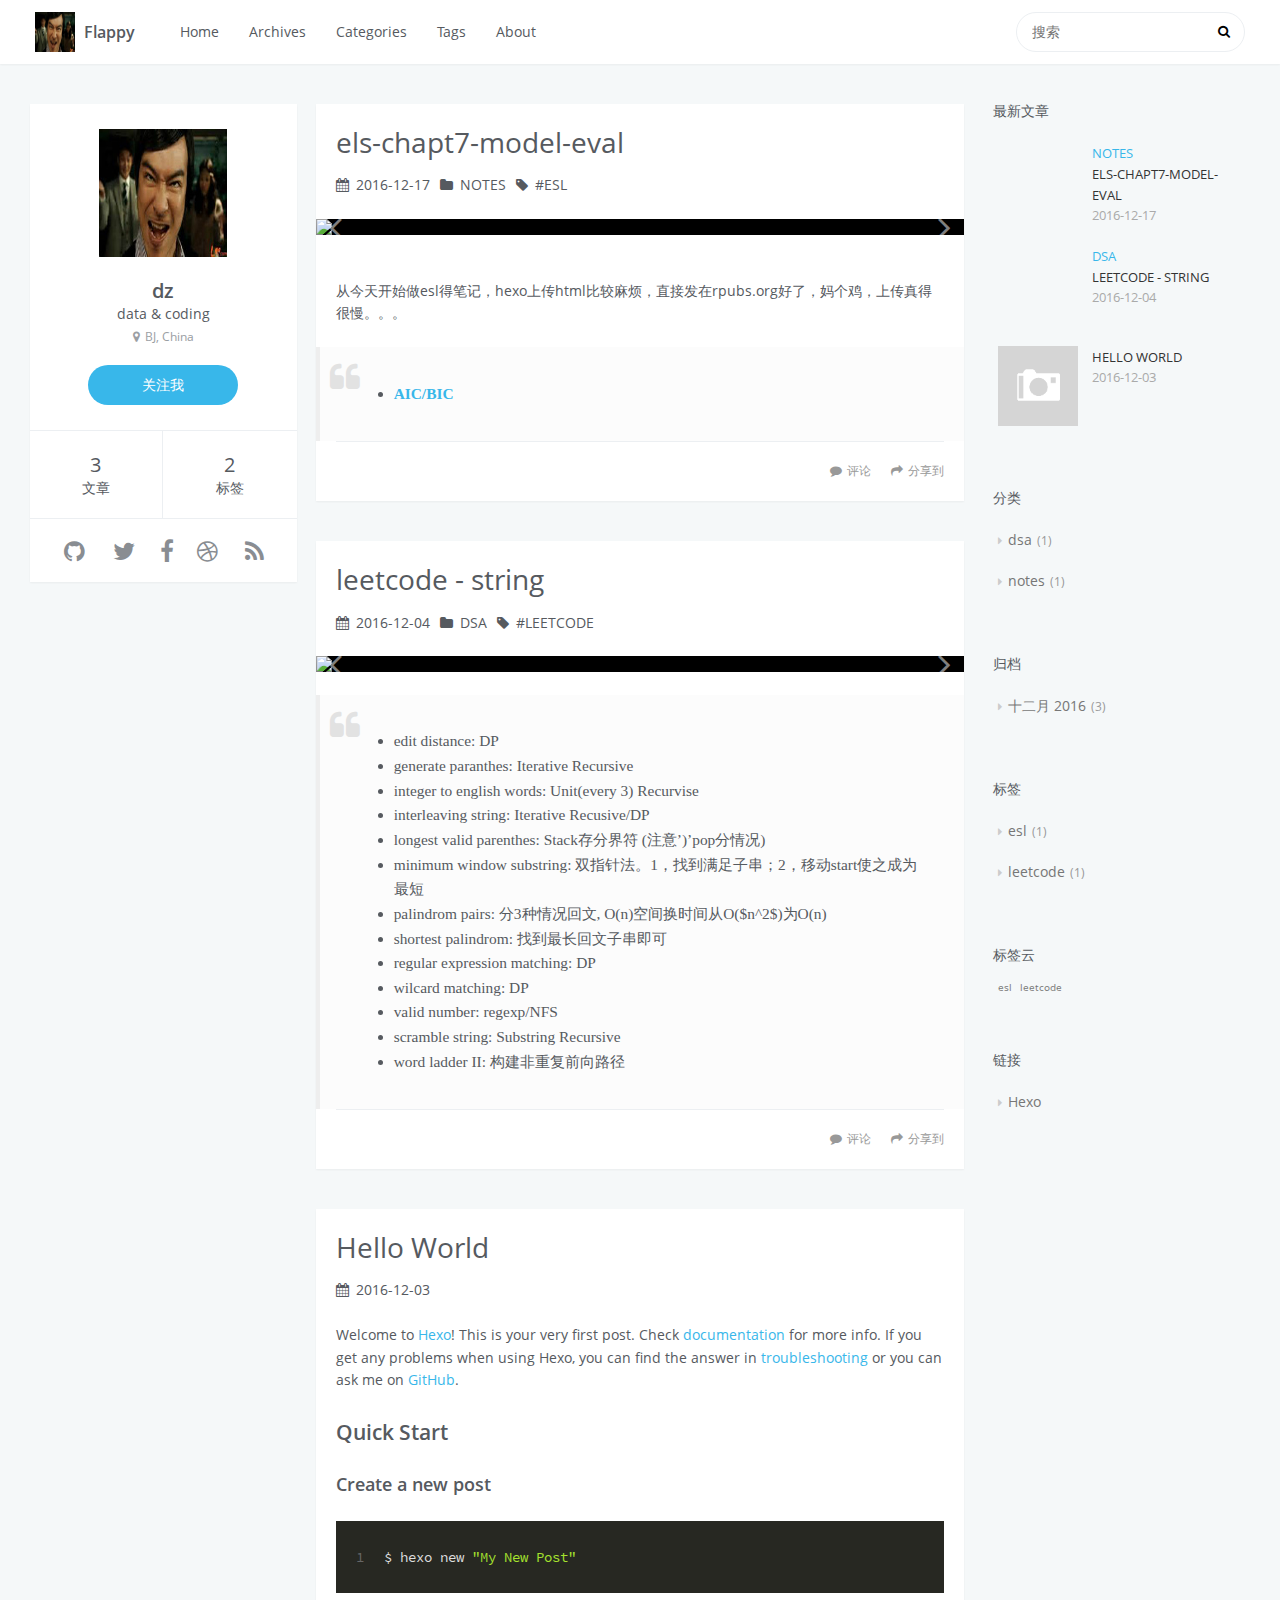
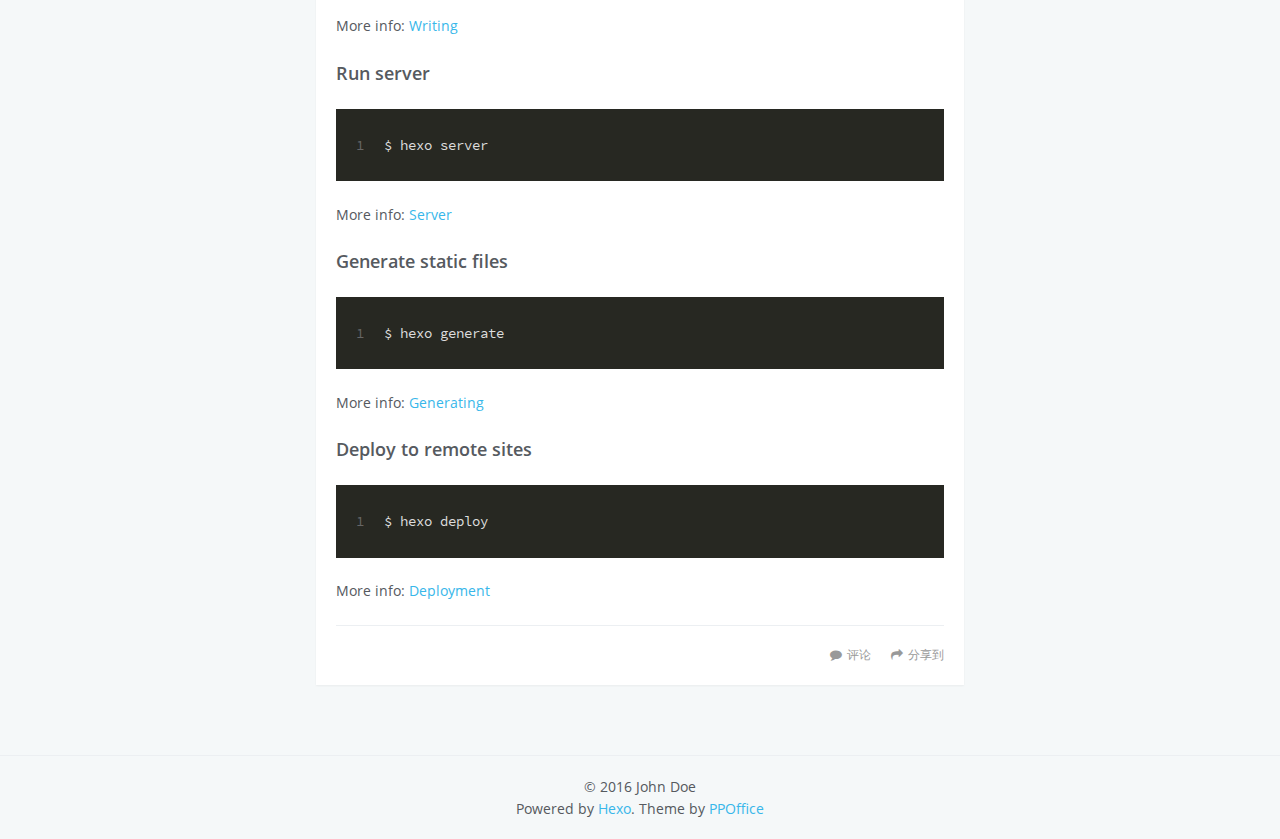
==== index.html @ 5aeebd94 "Site updated: 2016-12-17 07:50:05" ====
<!DOCTYPE html>
<html lang=zh>
<head>
    <meta charset="utf-8">
    
    <title>Flappy</title>
    <meta name="viewport" content="width=device-width, initial-scale=1, maximum-scale=1" />
    <meta property="og:type" content="website">
<meta property="og:title" content="Flappy">
<meta property="og:url" content="http://yoursite.com/index.html">
<meta property="og:site_name" content="Flappy">
<meta name="twitter:card" content="summary">
<meta name="twitter:title" content="Flappy">
    

    
        <link rel="alternate" href="/" title="Flappy" type="application/atom+xml" />
    

    

    <link rel="stylesheet" href="/libs/font-awesome/css/font-awesome.min.css">
    <link rel="stylesheet" href="/libs/open-sans/styles.css">
    <link rel="stylesheet" href="/libs/source-code-pro/styles.css">

    <link rel="stylesheet" href="/css/style.css">

    <script src="/libs/jquery/2.1.3/jquery.min.js"></script>
    
    
        <link rel="stylesheet" href="/libs/lightgallery/css/lightgallery.min.css">
    
    
        <link rel="stylesheet" href="/libs/justified-gallery/justifiedGallery.min.css">
    
    
    
    


</head>

<body>
    <div id="container">
        <header id="header">
    <div id="header-main" class="header-inner">
        <div class="outer">
            <a href="/" id="logo">
                <i class="logo"></i>
                <span class="site-title">Flappy</span>
            </a>
            <nav id="main-nav">
                
                    <a class="main-nav-link" href="/.">Home</a>
                
                    <a class="main-nav-link" href="/archives">Archives</a>
                
                    <a class="main-nav-link" href="/categories">Categories</a>
                
                    <a class="main-nav-link" href="/tags">Tags</a>
                
                    <a class="main-nav-link" href="/about">About</a>
                
            </nav>
            
                
                <nav id="sub-nav">
                    <div class="profile" id="profile-nav">
                        <a id="profile-anchor" href="javascript:;">
                            <img class="avatar" src="/css/images/th1.jpg" />
                            <i class="fa fa-caret-down"></i>
                        </a>
                    </div>
                </nav>
            
            <div id="search-form-wrap">

    <form class="search-form">
        <input type="text" class="ins-search-input search-form-input" placeholder="搜索" />
        <button type="submit" class="search-form-submit"></button>
    </form>
    <div class="ins-search">
    <div class="ins-search-mask"></div>
    <div class="ins-search-container">
        <div class="ins-input-wrapper">
            <input type="text" class="ins-search-input" placeholder="想要查找什么..." />
            <span class="ins-close ins-selectable"><i class="fa fa-times-circle"></i></span>
        </div>
        <div class="ins-section-wrapper">
            <div class="ins-section-container"></div>
        </div>
    </div>
</div>
<script>
(function (window) {
    var INSIGHT_CONFIG = {
        TRANSLATION: {
            POSTS: '文章',
            PAGES: '页面',
            CATEGORIES: '分类',
            TAGS: '标签',
            UNTITLED: '(未命名)',
        },
        ROOT_URL: '/',
        CONTENT_URL: '/content.json',
    };
    window.INSIGHT_CONFIG = INSIGHT_CONFIG;
})(window);
</script>
<script src="/js/insight.js"></script>

</div>
        </div>
    </div>
    <div id="main-nav-mobile" class="header-sub header-inner">
        <table class="menu outer">
            <tr>
                
                    <td><a class="main-nav-link" href="/.">Home</a></td>
                
                    <td><a class="main-nav-link" href="/archives">Archives</a></td>
                
                    <td><a class="main-nav-link" href="/categories">Categories</a></td>
                
                    <td><a class="main-nav-link" href="/tags">Tags</a></td>
                
                    <td><a class="main-nav-link" href="/about">About</a></td>
                
                <td>
                    
    <div class="search-form">
        <input type="text" class="ins-search-input search-form-input" placeholder="搜索" />
    </div>

                </td>
            </tr>
        </table>
    </div>
</header>

        <div class="outer">
            
                

<aside id="profile">
    <div class="inner profile-inner">
        <div class="base-info profile-block">
            <img id="avatar" src="/css/images/th1.jpg" />
            <h2 id="name">dz</h2>
            <h3 id="title">data &amp; coding</h3>
            <span id="location"><i class="fa fa-map-marker"></i>BJ, China</span>
            <a id="follow" target="_blank" href="https://github.com/psy2013GitHub">关注我</a>
        </div>
        <div class="article-info profile-block">
            <div class="article-info-block">
                3
                <span>文章</span>
            </div>
            <div class="article-info-block">
                2
                <span>标签</span>
            </div>
        </div>
        
        <div class="profile-block social-links">
            <table>
                <tr>
                    
                    
                    <td>
                        <a href="https://github.com/psy2013GitHub" target="_blank" title="github" class=tooltip>
                            <i class="fa fa-github"></i>
                        </a>
                    </td>
                    
                    <td>
                        <a href="/" target="_blank" title="twitter" class=tooltip>
                            <i class="fa fa-twitter"></i>
                        </a>
                    </td>
                    
                    <td>
                        <a href="/" target="_blank" title="facebook" class=tooltip>
                            <i class="fa fa-facebook"></i>
                        </a>
                    </td>
                    
                    <td>
                        <a href="/" target="_blank" title="dribbble" class=tooltip>
                            <i class="fa fa-dribbble"></i>
                        </a>
                    </td>
                    
                    <td>
                        <a href="/" target="_blank" title="rss" class=tooltip>
                            <i class="fa fa-rss"></i>
                        </a>
                    </td>
                    
                </tr>
            </table>
        </div>
        
    </div>
</aside>

            
            <section id="main">
    <article id="post-els-chapt7-model-eval" class="article article-type-post" itemscope itemprop="blogPost">
    <div class="article-inner">
        
        
            <header class="article-header">
                
    
        <h1 itemprop="name">
            <a class="article-title" href="/2016/12/17/els-chapt7-model-eval/">els-chapt7-model-eval</a>
        </h1>
    

                
                    <div class="article-meta">
                        
    <div class="article-date">
        <i class="fa fa-calendar"></i>
        <a href="/2016/12/17/els-chapt7-model-eval/">
            <time datetime="2016-12-16T23:32:21.000Z" itemprop="datePublished">2016-12-17</time>
        </a>
    </div>


                        
    <div class="article-category">
    	<i class="fa fa-folder"></i>
        <a class="article-category-link" href="/categories/notes/">notes</a>
    </div>

                        
    <div class="article-tag">
        <i class="fa fa-tag"></i>
        <a class="tag-link" href="/tags/esl/">esl</a>
    </div>

                    </div>
                
            </header>
        
        
<div class="article-gallery">
    
    <a class="gallery-item" href="https://www.hdwallpapers.net/previews/frank-underwood-house-of-cards-659.jpg" rel="gallery_ciwsfskhy000014cnjumf905i">
        <img src="https://www.hdwallpapers.net/previews/frank-underwood-house-of-cards-659.jpg" itemprop="image" />
    </a>
    
</div>

        <div class="article-entry" itemprop="articleBody">
        
            
            <p>从今天开始做esl得笔记，hexo上传html比较麻烦，直接发在rpubs.org好了，妈个鸡，上传真得很慢。。。</p>
<blockquote>
<ul>
<li><a href="http://www.rpubs.com/flappy/235876" target="_blank" rel="external"><strong>AIC/BIC</strong></a></li>
</ul>
</blockquote>

        
        </div>
        <footer class="article-footer">
            <div class="share-container">



</div>

    <a data-url="http://yoursite.com/2016/12/17/els-chapt7-model-eval/" data-id="ciwsfskhy000014cnjumf905i" class="article-share-link"><i class="fa fa-share"></i>分享到</a>
<script>
    (function ($) {
        // Prevent duplicate binding
        if (typeof(__SHARE_BUTTON_BINDED__) === 'undefined' || !__SHARE_BUTTON_BINDED__) {
            __SHARE_BUTTON_BINDED__ = true;
        } else {
            return;
        }
        $('body').on('click', function() {
            $('.article-share-box.on').removeClass('on');
        }).on('click', '.article-share-link', function(e) {
            e.stopPropagation();

            var $this = $(this),
                url = $this.attr('data-url'),
                encodedUrl = encodeURIComponent(url),
                id = 'article-share-box-' + $this.attr('data-id'),
                offset = $this.offset(),
                box;

            if ($('#' + id).length) {
                box = $('#' + id);

                if (box.hasClass('on')){
                    box.removeClass('on');
                    return;
                }
            } else {
                var html = [
                    '<div id="' + id + '" class="article-share-box">',
                        '<input class="article-share-input" value="' + url + '">',
                        '<div class="article-share-links">',
                            '<a href="https://twitter.com/intent/tweet?url=' + encodedUrl + '" class="fa fa-twitter article-share-twitter" target="_blank" title="Twitter"></a>',
                            '<a href="https://www.facebook.com/sharer.php?u=' + encodedUrl + '" class="fa fa-facebook article-share-facebook" target="_blank" title="Facebook"></a>',
                            '<a href="http://pinterest.com/pin/create/button/?url=' + encodedUrl + '" class="fa fa-pinterest article-share-pinterest" target="_blank" title="Pinterest"></a>',
                            '<a href="https://plus.google.com/share?url=' + encodedUrl + '" class="fa fa-google article-share-google" target="_blank" title="Google+"></a>',
                        '</div>',
                    '</div>'
                ].join('');

              box = $(html);

              $('body').append(box);
            }

            $('.article-share-box.on').hide();

            box.css({
                top: offset.top + 25,
                left: offset.left
            }).addClass('on');

        }).on('click', '.article-share-box', function (e) {
            e.stopPropagation();
        }).on('click', '.article-share-box-input', function () {
            $(this).select();
        }).on('click', '.article-share-box-link', function (e) {
            e.preventDefault();
            e.stopPropagation();

            window.open(this.href, 'article-share-box-window-' + Date.now(), 'width=500,height=450');
        });
    })(jQuery);
</script>

            
    
        <a href="http://yoursite.com/2016/12/17/els-chapt7-model-eval/#comments" class="article-comment-link ds-thread-count" data-thread-key="http://yoursite.com/2016/12/17/els-chapt7-model-eval/">评论</a>
    

        </footer>
    </div>
    
</article>



    <article id="post-leetcode-string" class="article article-type-post" itemscope itemprop="blogPost">
    <div class="article-inner">
        
        
            <header class="article-header">
                
    
        <h1 itemprop="name">
            <a class="article-title" href="/2016/12/04/leetcode-string/">leetcode - string</a>
        </h1>
    

                
                    <div class="article-meta">
                        
    <div class="article-date">
        <i class="fa fa-calendar"></i>
        <a href="/2016/12/04/leetcode-string/">
            <time datetime="2016-12-04T08:10:46.000Z" itemprop="datePublished">2016-12-04</time>
        </a>
    </div>


                        
    <div class="article-category">
    	<i class="fa fa-folder"></i>
        <a class="article-category-link" href="/categories/dsa/">dsa</a>
    </div>

                        
    <div class="article-tag">
        <i class="fa fa-tag"></i>
        <a class="tag-link" href="/tags/leetcode/">leetcode</a>
    </div>

                    </div>
                
            </header>
        
        
<div class="article-gallery">
    
    <a class="gallery-item" href="https://www.hdwallpapers.net/previews/frank-underwood-house-of-cards-659.jpg" rel="gallery_ciwsfski7000414cn337nzyrq">
        <img src="https://www.hdwallpapers.net/previews/frank-underwood-house-of-cards-659.jpg" itemprop="image" />
    </a>
    
</div>

        <div class="article-entry" itemprop="articleBody">
        
            
            <blockquote>
<ul>
<li>edit distance: DP</li>
<li>generate paranthes: Iterative Recursive</li>
<li>integer to english words: Unit(every 3) Recurvise</li>
<li>interleaving string: Iterative Recusive/DP</li>
<li>longest valid parenthes: Stack存分界符 (注意’)’pop分情况)</li>
<li>minimum window substring: 双指针法。1，找到满足子串；2，移动start使之成为最短</li>
<li>palindrom pairs: 分3种情况回文, O(n)空间换时间从O($n^2$)为O(n)</li>
<li>shortest palindrom: 找到最长回文子串即可</li>
<li>regular expression matching: DP</li>
<li>wilcard matching: DP</li>
<li>valid number: regexp/NFS</li>
<li>scramble string: Substring Recursive</li>
<li>word ladder II: 构建非重复前向路径</li>
</ul>
</blockquote>

        
        </div>
        <footer class="article-footer">
            <div class="share-container">



</div>

    <a data-url="http://yoursite.com/2016/12/04/leetcode-string/" data-id="ciwsfski7000414cn337nzyrq" class="article-share-link"><i class="fa fa-share"></i>分享到</a>
<script>
    (function ($) {
        // Prevent duplicate binding
        if (typeof(__SHARE_BUTTON_BINDED__) === 'undefined' || !__SHARE_BUTTON_BINDED__) {
            __SHARE_BUTTON_BINDED__ = true;
        } else {
            return;
        }
        $('body').on('click', function() {
            $('.article-share-box.on').removeClass('on');
        }).on('click', '.article-share-link', function(e) {
            e.stopPropagation();

            var $this = $(this),
                url = $this.attr('data-url'),
                encodedUrl = encodeURIComponent(url),
                id = 'article-share-box-' + $this.attr('data-id'),
                offset = $this.offset(),
                box;

            if ($('#' + id).length) {
                box = $('#' + id);

                if (box.hasClass('on')){
                    box.removeClass('on');
                    return;
                }
            } else {
                var html = [
                    '<div id="' + id + '" class="article-share-box">',
                        '<input class="article-share-input" value="' + url + '">',
                        '<div class="article-share-links">',
                            '<a href="https://twitter.com/intent/tweet?url=' + encodedUrl + '" class="fa fa-twitter article-share-twitter" target="_blank" title="Twitter"></a>',
                            '<a href="https://www.facebook.com/sharer.php?u=' + encodedUrl + '" class="fa fa-facebook article-share-facebook" target="_blank" title="Facebook"></a>',
                            '<a href="http://pinterest.com/pin/create/button/?url=' + encodedUrl + '" class="fa fa-pinterest article-share-pinterest" target="_blank" title="Pinterest"></a>',
                            '<a href="https://plus.google.com/share?url=' + encodedUrl + '" class="fa fa-google article-share-google" target="_blank" title="Google+"></a>',
                        '</div>',
                    '</div>'
                ].join('');

              box = $(html);

              $('body').append(box);
            }

            $('.article-share-box.on').hide();

            box.css({
                top: offset.top + 25,
                left: offset.left
            }).addClass('on');

        }).on('click', '.article-share-box', function (e) {
            e.stopPropagation();
        }).on('click', '.article-share-box-input', function () {
            $(this).select();
        }).on('click', '.article-share-box-link', function (e) {
            e.preventDefault();
            e.stopPropagation();

            window.open(this.href, 'article-share-box-window-' + Date.now(), 'width=500,height=450');
        });
    })(jQuery);
</script>

            
    
        <a href="http://yoursite.com/2016/12/04/leetcode-string/#comments" class="article-comment-link ds-thread-count" data-thread-key="http://yoursite.com/2016/12/04/leetcode-string/">评论</a>
    

        </footer>
    </div>
    
</article>



    <article id="post-hello-world" class="article article-type-post" itemscope itemprop="blogPost">
    <div class="article-inner">
        
        
            <header class="article-header">
                
    
        <h1 itemprop="name">
            <a class="article-title" href="/2016/12/03/hello-world/">Hello World</a>
        </h1>
    

                
                    <div class="article-meta">
                        
    <div class="article-date">
        <i class="fa fa-calendar"></i>
        <a href="/2016/12/03/hello-world/">
            <time datetime="2016-12-03T07:12:58.203Z" itemprop="datePublished">2016-12-03</time>
        </a>
    </div>


                        
                        
                    </div>
                
            </header>
        
        
        <div class="article-entry" itemprop="articleBody">
        
            
            <p>Welcome to <a href="https://hexo.io/" target="_blank" rel="external">Hexo</a>! This is your very first post. Check <a href="https://hexo.io/docs/" target="_blank" rel="external">documentation</a> for more info. If you get any problems when using Hexo, you can find the answer in <a href="https://hexo.io/docs/troubleshooting.html" target="_blank" rel="external">troubleshooting</a> or you can ask me on <a href="https://github.com/hexojs/hexo/issues" target="_blank" rel="external">GitHub</a>.</p>
<h2 id="Quick-Start"><a href="#Quick-Start" class="headerlink" title="Quick Start"></a>Quick Start</h2><h3 id="Create-a-new-post"><a href="#Create-a-new-post" class="headerlink" title="Create a new post"></a>Create a new post</h3><figure class="highlight bash"><table><tr><td class="gutter"><pre><div class="line">1</div></pre></td><td class="code"><pre><div class="line">$ hexo new <span class="string">"My New Post"</span></div></pre></td></tr></table></figure>
<p>More info: <a href="https://hexo.io/docs/writing.html" target="_blank" rel="external">Writing</a></p>
<h3 id="Run-server"><a href="#Run-server" class="headerlink" title="Run server"></a>Run server</h3><figure class="highlight bash"><table><tr><td class="gutter"><pre><div class="line">1</div></pre></td><td class="code"><pre><div class="line">$ hexo server</div></pre></td></tr></table></figure>
<p>More info: <a href="https://hexo.io/docs/server.html" target="_blank" rel="external">Server</a></p>
<h3 id="Generate-static-files"><a href="#Generate-static-files" class="headerlink" title="Generate static files"></a>Generate static files</h3><figure class="highlight bash"><table><tr><td class="gutter"><pre><div class="line">1</div></pre></td><td class="code"><pre><div class="line">$ hexo generate</div></pre></td></tr></table></figure>
<p>More info: <a href="https://hexo.io/docs/generating.html" target="_blank" rel="external">Generating</a></p>
<h3 id="Deploy-to-remote-sites"><a href="#Deploy-to-remote-sites" class="headerlink" title="Deploy to remote sites"></a>Deploy to remote sites</h3><figure class="highlight bash"><table><tr><td class="gutter"><pre><div class="line">1</div></pre></td><td class="code"><pre><div class="line">$ hexo deploy</div></pre></td></tr></table></figure>
<p>More info: <a href="https://hexo.io/docs/deployment.html" target="_blank" rel="external">Deployment</a></p>

        
        </div>
        <footer class="article-footer">
            <div class="share-container">



</div>

    <a data-url="http://yoursite.com/2016/12/03/hello-world/" data-id="ciwsfski2000114cnh7fquca1" class="article-share-link"><i class="fa fa-share"></i>分享到</a>
<script>
    (function ($) {
        // Prevent duplicate binding
        if (typeof(__SHARE_BUTTON_BINDED__) === 'undefined' || !__SHARE_BUTTON_BINDED__) {
            __SHARE_BUTTON_BINDED__ = true;
        } else {
            return;
        }
        $('body').on('click', function() {
            $('.article-share-box.on').removeClass('on');
        }).on('click', '.article-share-link', function(e) {
            e.stopPropagation();

            var $this = $(this),
                url = $this.attr('data-url'),
                encodedUrl = encodeURIComponent(url),
                id = 'article-share-box-' + $this.attr('data-id'),
                offset = $this.offset(),
                box;

            if ($('#' + id).length) {
                box = $('#' + id);

                if (box.hasClass('on')){
                    box.removeClass('on');
                    return;
                }
            } else {
                var html = [
                    '<div id="' + id + '" class="article-share-box">',
                        '<input class="article-share-input" value="' + url + '">',
                        '<div class="article-share-links">',
                            '<a href="https://twitter.com/intent/tweet?url=' + encodedUrl + '" class="fa fa-twitter article-share-twitter" target="_blank" title="Twitter"></a>',
                            '<a href="https://www.facebook.com/sharer.php?u=' + encodedUrl + '" class="fa fa-facebook article-share-facebook" target="_blank" title="Facebook"></a>',
                            '<a href="http://pinterest.com/pin/create/button/?url=' + encodedUrl + '" class="fa fa-pinterest article-share-pinterest" target="_blank" title="Pinterest"></a>',
                            '<a href="https://plus.google.com/share?url=' + encodedUrl + '" class="fa fa-google article-share-google" target="_blank" title="Google+"></a>',
                        '</div>',
                    '</div>'
                ].join('');

              box = $(html);

              $('body').append(box);
            }

            $('.article-share-box.on').hide();

            box.css({
                top: offset.top + 25,
                left: offset.left
            }).addClass('on');

        }).on('click', '.article-share-box', function (e) {
            e.stopPropagation();
        }).on('click', '.article-share-box-input', function () {
            $(this).select();
        }).on('click', '.article-share-box-link', function (e) {
            e.preventDefault();
            e.stopPropagation();

            window.open(this.href, 'article-share-box-window-' + Date.now(), 'width=500,height=450');
        });
    })(jQuery);
</script>

            
    
        <a href="http://yoursite.com/2016/12/03/hello-world/#comments" class="article-comment-link ds-thread-count" data-thread-key="http://yoursite.com/2016/12/03/hello-world/">评论</a>
    

        </footer>
    </div>
    
</article>


</section>
            
                <aside id="sidebar">
   
        
    <div class="widget-wrap">
        <h3 class="widget-title">最新文章</h3>
        <div class="widget">
            <ul id="recent-post" class="">
                
                    <li>
                        
                        <div class="item-thumbnail">
                            <a href="/2016/12/17/els-chapt7-model-eval/" class="thumbnail">
    
    
        <span style="background-image:url(https://www.hdwallpapers.net/previews/frank-underwood-house-of-cards-659.jpg)" alt="els-chapt7-model-eval" class="thumbnail-image"></span>
    
</a>

                        </div>
                        
                        <div class="item-inner">
                            <p class="item-category"><a class="article-category-link" href="/categories/notes/">notes</a></p>
                            <p class="item-title"><a href="/2016/12/17/els-chapt7-model-eval/" class="title">els-chapt7-model-eval</a></p>
                            <p class="item-date"><time datetime="2016-12-16T23:32:21.000Z" itemprop="datePublished">2016-12-17</time></p>
                        </div>
                    </li>
                
                    <li>
                        
                        <div class="item-thumbnail">
                            <a href="/2016/12/04/leetcode-string/" class="thumbnail">
    
    
        <span style="background-image:url(https://www.hdwallpapers.net/previews/frank-underwood-house-of-cards-659.jpg)" alt="leetcode - string" class="thumbnail-image"></span>
    
</a>

                        </div>
                        
                        <div class="item-inner">
                            <p class="item-category"><a class="article-category-link" href="/categories/dsa/">dsa</a></p>
                            <p class="item-title"><a href="/2016/12/04/leetcode-string/" class="title">leetcode - string</a></p>
                            <p class="item-date"><time datetime="2016-12-04T08:10:46.000Z" itemprop="datePublished">2016-12-04</time></p>
                        </div>
                    </li>
                
                    <li>
                        
                        <div class="item-thumbnail">
                            <a href="/2016/12/03/hello-world/" class="thumbnail">
    
    
        <span class="thumbnail-image thumbnail-none"></span>
    
</a>

                        </div>
                        
                        <div class="item-inner">
                            <p class="item-category"></p>
                            <p class="item-title"><a href="/2016/12/03/hello-world/" class="title">Hello World</a></p>
                            <p class="item-date"><time datetime="2016-12-03T07:12:58.203Z" itemprop="datePublished">2016-12-03</time></p>
                        </div>
                    </li>
                
            </ul>
        </div>
    </div>

    
        
    <div class="widget-wrap">
        <h3 class="widget-title">分类</h3>
        <div class="widget">
            <ul class="category-list"><li class="category-list-item"><a class="category-list-link" href="/categories/dsa/">dsa</a><span class="category-list-count">1</span></li><li class="category-list-item"><a class="category-list-link" href="/categories/notes/">notes</a><span class="category-list-count">1</span></li></ul>
        </div>
    </div>

    
        
    <div class="widget-wrap">
        <h3 class="widget-title">归档</h3>
        <div class="widget">
            <ul class="archive-list"><li class="archive-list-item"><a class="archive-list-link" href="/archives/2016/12/">十二月 2016</a><span class="archive-list-count">3</span></li></ul>
        </div>
    </div>

    
        
    <div class="widget-wrap">
        <h3 class="widget-title">标签</h3>
        <div class="widget">
            <ul class="tag-list"><li class="tag-list-item"><a class="tag-list-link" href="/tags/esl/">esl</a><span class="tag-list-count">1</span></li><li class="tag-list-item"><a class="tag-list-link" href="/tags/leetcode/">leetcode</a><span class="tag-list-count">1</span></li></ul>
        </div>
    </div>

    
        
    <div class="widget-wrap">
        <h3 class="widget-title">标签云</h3>
        <div class="widget tagcloud">
            <a href="/tags/esl/" style="font-size: 10px;">esl</a> <a href="/tags/leetcode/" style="font-size: 10px;">leetcode</a>
        </div>
    </div>

    
        
    <div class="widget-wrap widget-list">
        <h3 class="widget-title">链接</h3>
        <div class="widget">
            <ul>
                
                    <li>
                        <a href="http://hexo.io">Hexo</a>
                    </li>
                
            </ul>
        </div>
    </div>


    
    <div id="toTop" class="fa fa-angle-up"></div>
</aside>
            
        </div>
        <footer id="footer">
    <div class="outer">
        <div id="footer-info" class="inner">
            &copy; 2016 John Doe<br>
            Powered by <a href="http://hexo.io/" target="_blank">Hexo</a>. Theme by <a href="http://github.com/ppoffice">PPOffice</a>
        </div>
    </div>
</footer>
        
    
    <script type="text/javascript">
    var duoshuoQuery = {short_name:'mythpsy'};
    (function() {
    var ds = document.createElement('script');
    ds.type = 'text/javascript';ds.async = true;
    ds.src = (document.location.protocol == 'https:' ? 'https:' : 'http:') + '//static.duoshuo.com/embed.js';
    ds.charset = 'UTF-8';
    (document.getElementsByTagName('head')[0]
    || document.getElementsByTagName('body')[0]).appendChild(ds);
    })();
    </script>



    
        <script src="/libs/lightgallery/js/lightgallery.min.js"></script>
        <script src="/libs/lightgallery/js/lg-thumbnail.min.js"></script>
        <script src="/libs/lightgallery/js/lg-pager.min.js"></script>
        <script src="/libs/lightgallery/js/lg-autoplay.min.js"></script>
        <script src="/libs/lightgallery/js/lg-fullscreen.min.js"></script>
        <script src="/libs/lightgallery/js/lg-zoom.min.js"></script>
        <script src="/libs/lightgallery/js/lg-hash.min.js"></script>
        <script src="/libs/lightgallery/js/lg-share.min.js"></script>
        <script src="/libs/lightgallery/js/lg-video.min.js"></script>
    
    
        <script src="/libs/justified-gallery/jquery.justifiedGallery.min.js"></script>
    



<!-- Custom Scripts -->
<script src="/js/main.js"></script>

    </div>
</body>
</html>
---- libs/open-sans/styles.css ----
/* cyrillic-ext */
@font-face {
    font-family: 'Open Sans';
    font-style: normal;
    font-weight: 400;
    src: local('Open Sans'), local('OpenSans'), url(fonts/K88pR3goAWT7BTt32Z01mxJtnKITppOI_IvcXXDNrsc.woff2) format('woff2');
    unicode-range: U+0460-052F, U+20B4, U+2DE0-2DFF, U+A640-A69F;
}
/* cyrillic */
@font-face {
    font-family: 'Open Sans';
    font-style: normal;
    font-weight: 400;
    src: local('Open Sans'), local('OpenSans'), url(fonts/RjgO7rYTmqiVp7vzi-Q5URJtnKITppOI_IvcXXDNrsc.woff2) format('woff2');
    unicode-range: U+0400-045F, U+0490-0491, U+04B0-04B1, U+2116;
}
/* greek-ext */
@font-face {
    font-family: 'Open Sans';
    font-style: normal;
    font-weight: 400;
    src: local('Open Sans'), local('OpenSans'), url(fonts/LWCjsQkB6EMdfHrEVqA1KRJtnKITppOI_IvcXXDNrsc.woff2) format('woff2');
    unicode-range: U+1F00-1FFF;
}
/* greek */
@font-face {
    font-family: 'Open Sans';
    font-style: normal;
    font-weight: 400;
    src: local('Open Sans'), local('OpenSans'), url(fonts/xozscpT2726on7jbcb_pAhJtnKITppOI_IvcXXDNrsc.woff2) format('woff2');
    unicode-range: U+0370-03FF;
}
/* vietnamese */
@font-face {
    font-family: 'Open Sans';
    font-style: normal;
    font-weight: 400;
    src: local('Open Sans'), local('OpenSans'), url(fonts/59ZRklaO5bWGqF5A9baEERJtnKITppOI_IvcXXDNrsc.woff2) format('woff2');
    unicode-range: U+0102-0103, U+1EA0-1EF1, U+20AB;
}
/* latin-ext */
@font-face {
    font-family: 'Open Sans';
    font-style: normal;
    font-weight: 400;
    src: local('Open Sans'), local('OpenSans'), url(fonts/u-WUoqrET9fUeobQW7jkRRJtnKITppOI_IvcXXDNrsc.woff2) format('woff2');
    unicode-range: U+0100-024F, U+1E00-1EFF, U+20A0-20AB, U+20AD-20CF, U+2C60-2C7F, U+A720-A7FF;
}
/* latin */
@font-face {
    font-family: 'Open Sans';
    font-style: normal;
    font-weight: 400;
    src: local('Open Sans'), local('OpenSans'), url(fonts/cJZKeOuBrn4kERxqtaUH3VtXRa8TVwTICgirnJhmVJw.woff2) format('woff2');
    unicode-range: U+0000-00FF, U+0131, U+0152-0153, U+02C6, U+02DA, U+02DC, U+2000-206F, U+2074, U+20AC, U+2212, U+2215, U+E0FF, U+EFFD, U+F000;
}
/* cyrillic-ext */
@font-face {
    font-family: 'Open Sans';
    font-style: normal;
    font-weight: 600;
    src: local('Open Sans Semibold'), local('OpenSans-Semibold'), url(fonts/MTP_ySUJH_bn48VBG8sNSq-j2U0lmluP9RWlSytm3ho.woff2) format('woff2');
    unicode-range: U+0460-052F, U+20B4, U+2DE0-2DFF, U+A640-A69F;
}
/* cyrillic */
@font-face {
    font-family: 'Open Sans';
    font-style: normal;
    font-weight: 600;
    src: local('Open Sans Semibold'), local('OpenSans-Semibold'), url(fonts/MTP_ySUJH_bn48VBG8sNSpX5f-9o1vgP2EXwfjgl7AY.woff2) format('woff2');
    unicode-range: U+0400-045F, U+0490-0491, U+04B0-04B1, U+2116;
}
/* greek-ext */
@font-face {
    font-family: 'Open Sans';
    font-style: normal;
    font-weight: 600;
    src: local('Open Sans Semibold'), local('OpenSans-Semibold'), url(fonts/MTP_ySUJH_bn48VBG8sNShWV49_lSm1NYrwo-zkhivY.woff2) format('woff2');
    unicode-range: U+1F00-1FFF;
}
/* greek */
@font-face {
    font-family: 'Open Sans';
    font-style: normal;
    font-weight: 600;
    src: local('Open Sans Semibold'), local('OpenSans-Semibold'), url(fonts/MTP_ySUJH_bn48VBG8sNSqaRobkAwv3vxw3jMhVENGA.woff2) format('woff2');
    unicode-range: U+0370-03FF;
}
/* vietnamese */
@font-face {
    font-family: 'Open Sans';
    font-style: normal;
    font-weight: 600;
    src: local('Open Sans Semibold'), local('OpenSans-Semibold'), url(fonts/MTP_ySUJH_bn48VBG8sNSv8zf_FOSsgRmwsS7Aa9k2w.woff2) format('woff2');
    unicode-range: U+0102-0103, U+1EA0-1EF1, U+20AB;
}
/* latin-ext */
@font-face {
    font-family: 'Open Sans';
    font-style: normal;
    font-weight: 600;
    src: local('Open Sans Semibold'), local('OpenSans-Semibold'), url(fonts/MTP_ySUJH_bn48VBG8sNSj0LW-43aMEzIO6XUTLjad8.woff2) format('woff2');
    unicode-range: U+0100-024F, U+1E00-1EFF, U+20A0-20AB, U+20AD-20CF, U+2C60-2C7F, U+A720-A7FF;
}
/* latin */
@font-face {
    font-family: 'Open Sans';
    font-style: normal;
    font-weight: 600;
    src: local('Open Sans Semibold'), local('OpenSans-Semibold'), url(fonts/MTP_ySUJH_bn48VBG8sNSugdm0LZdjqr5-oayXSOefg.woff2) format('woff2');
    unicode-range: U+0000-00FF, U+0131, U+0152-0153, U+02C6, U+02DA, U+02DC, U+2000-206F, U+2074, U+20AC, U+2212, U+2215, U+E0FF, U+EFFD, U+F000;
}
/* cyrillic-ext */
@font-face {
    font-family: 'Open Sans';
    font-style: italic;
    font-weight: 400;
    src: local('Open Sans Italic'), local('OpenSans-Italic'), url(fonts/xjAJXh38I15wypJXxuGMBjTOQ_MqJVwkKsUn0wKzc2I.woff2) format('woff2');
    unicode-range: U+0460-052F, U+20B4, U+2DE0-2DFF, U+A640-A69F;
}
/* cyrillic */
@font-face {
    font-family: 'Open Sans';
    font-style: italic;
    font-weight: 400;
    src: local('Open Sans Italic'), local('OpenSans-Italic'), url(fonts/xjAJXh38I15wypJXxuGMBjUj_cnvWIuuBMVgbX098Mw.woff2) format('woff2');
    unicode-range: U+0400-045F, U+0490-0491, U+04B0-04B1, U+2116;
}
/* greek-ext */
@font-face {
    font-family: 'Open Sans';
    font-style: italic;
    font-weight: 400;
    src: local('Open Sans Italic'), local('OpenSans-Italic'), url(fonts/xjAJXh38I15wypJXxuGMBkbcKLIaa1LC45dFaAfauRA.woff2) format('woff2');
    unicode-range: U+1F00-1FFF;
}
/* greek */
@font-face {
    font-family: 'Open Sans';
    font-style: italic;
    font-weight: 400;
    src: local('Open Sans Italic'), local('OpenSans-Italic'), url(fonts/xjAJXh38I15wypJXxuGMBmo_sUJ8uO4YLWRInS22T3Y.woff2) format('woff2');
    unicode-range: U+0370-03FF;
}
/* vietnamese */
@font-face {
    font-family: 'Open Sans';
    font-style: italic;
    font-weight: 400;
    src: local('Open Sans Italic'), local('OpenSans-Italic'), url(fonts/xjAJXh38I15wypJXxuGMBr6up8jxqWt8HVA3mDhkV_0.woff2) format('woff2');
    unicode-range: U+0102-0103, U+1EA0-1EF1, U+20AB;
}
/* latin-ext */
@font-face {
    font-family: 'Open Sans';
    font-style: italic;
    font-weight: 400;
    src: local('Open Sans Italic'), local('OpenSans-Italic'), url(fonts/xjAJXh38I15wypJXxuGMBiYE0-AqJ3nfInTTiDXDjU4.woff2) format('woff2');
    unicode-range: U+0100-024F, U+1E00-1EFF, U+20A0-20AB, U+20AD-20CF, U+2C60-2C7F, U+A720-A7FF;
}
/* latin */
@font-face {
    font-family: 'Open Sans';
    font-style: italic;
    font-weight: 400;
    src: local('Open Sans Italic'), local('OpenSans-Italic'), url(fonts/xjAJXh38I15wypJXxuGMBo4P5ICox8Kq3LLUNMylGO4.woff2) format('woff2');
    unicode-range: U+0000-00FF, U+0131, U+0152-0153, U+02C6, U+02DA, U+02DC, U+2000-206F, U+2074, U+20AC, U+2212, U+2215, U+E0FF, U+EFFD, U+F000;
}
---- libs/source-code-pro/styles.css ----
/* latin-ext */
@font-face {
  font-family: 'Source Code Pro';
  font-style: normal;
  font-weight: 400;
  src: local('Source Code Pro'), local('SourceCodePro-Regular'), url(fonts/mrl8jkM18OlOQN8JLgasDy2Q8seG17bfDXYR_jUsrzg.woff2) format('woff2');
  unicode-range: U+0100-024F, U+1E00-1EFF, U+20A0-20AB, U+20AD-20CF, U+2C60-2C7F, U+A720-A7FF;
}
/* latin */
@font-face {
  font-family: 'Source Code Pro';
  font-style: normal;
  font-weight: 400;
  src: local('Source Code Pro'), local('SourceCodePro-Regular'), url(fonts/mrl8jkM18OlOQN8JLgasD9V_2ngZ8dMf8fLgjYEouxg.woff2) format('woff2');
  unicode-range: U+0000-00FF, U+0131, U+0152-0153, U+02C6, U+02DA, U+02DC, U+2000-206F, U+2074, U+20AC, U+2212, U+2215, U+E0FF, U+EFFD, U+F000;
}
---- css/style.css ----
body {
  width: 100%;
}
body:before,
body:after {
  content: "";
  display: table;
}
body:after {
  clear: both;
}
html,
body,
div,
span,
applet,
object,
iframe,
h1,
h2,
h3,
h4,
h5,
h6,
p,
blockquote,
pre,
a,
abbr,
acronym,
address,
big,
cite,
code,
del,
dfn,
em,
img,
ins,
kbd,
q,
s,
samp,
small,
strike,
strong,
sub,
sup,
tt,
var,
dl,
dt,
dd,
ol,
ul,
li,
fieldset,
form,
label,
legend,
table,
caption,
tbody,
tfoot,
thead,
tr,
th,
td {
  margin: 0;
  padding: 0;
  border: 0;
  outline: 0;
  font-weight: inherit;
  font-style: inherit;
  font-family: inherit;
  font-size: 100%;
  vertical-align: baseline;
}
body {
  line-height: 1;
  color: #000;
  background: #fff;
}
ol,
ul {
  list-style: none;
}
table {
  border-collapse: separate;
  border-spacing: 0;
  vertical-align: middle;
}
caption,
th,
td {
  text-align: left;
  font-weight: normal;
  vertical-align: middle;
}
a img {
  border: none;
}
input,
button {
  margin: 0;
  padding: 0;
}
input::-moz-focus-inner,
button::-moz-focus-inner {
  border: 0;
  padding: 0;
}
html,
body,
#container {
  height: 100%;
}
body {
  color: #565a5f;
  background: #f5f8f9;
  font: 14px "open sans", "Helvetica Neue", "Microsoft Yahei", Helvetica, Arial, sans-serif;
  -webkit-text-size-adjust: 100%;
}
a {
  color: #38b7ea;
  text-decoration: none;
}
a:visited {
  color: #38b7ea;
}
code {
  margin: 0 2px;
  color: #e96900;
  padding: 3px 5px;
  font-size: 0.8em;
  border-radius: 2px;
  font-family: "Source Code Pro", Consolas, Monaco, Menlo, Consolas, monospace;
  background-color: #f8f8f8;
}
.outer {
  max-width: 1320px;
  margin: 0 auto;
  padding: 0 20px;
}
.outer:before,
.outer:after {
  content: "";
  display: table;
}
.outer:after {
  clear: both;
}
@media screen and (max-width: 559px) {
  .outer {
    padding: 0;
  }
}
.left,
.alignleft {
  float: left;
}
.right,
.alignright {
  float: right;
}
.clear {
  clear: both;
}
.logo {
  width: 40px;
  height: 40px;
  background-repeat: no-repeat;
  background-image: url("images/th.jpg");
  -webkit-background-size: 40px 40px;
  -moz-background-size: 40px 40px;
  background-size: 40px 40px;
}
#container {
  position: relative;
}
#container > .outer {
  margin-bottom: 30px;
}
@media screen and (min-width: 1200px) {
  #main {
    display: inline;
    float: left;
    width: 52.307692307692314%;
    margin: 0 0.769230769230769%;
  }
}
@media screen and (min-width: 800px) and (max-width: 1199px) {
  #main {
    display: inline;
    float: left;
    width: 67.6923076923077%;
    margin: 0 0.769230769230769%;
  }
}
@media screen and (min-width: 560px) and (max-width: 799px) {
  #main {
    width: 100%;
  }
}
@media screen and (max-width: 559px) {
  #main {
    width: 100%;
  }
}
.archive-article-header a,
.layout-wrap-inner.tag-cloud a,
.timeline-row .content h1 a,
.archive-article-header a:visited,
.layout-wrap-inner.tag-cloud a:visited,
.timeline-row .content h1 a:visited {
  color: #565a5f;
  -webkit-transition: 0.2s ease;
  -moz-transition: 0.2s ease;
  -ms-transition: 0.2s ease;
  transition: 0.2s ease;
}
.archive-article-header a:hover,
.layout-wrap-inner.tag-cloud a:hover,
.timeline-row .content h1 a:hover,
.archive-article-header a:visited:hover,
.layout-wrap-inner.tag-cloud a:visited:hover,
.timeline-row .content h1 a:visited:hover {
  color: #38b7ea;
}
.article-meta,
.archive-year,
.widget-title {
  line-height: 1em;
  text-decoration: none;
  text-transform: uppercase;
}
#header,
#profile .inner,
.article-inner,
#comments,
.archive-article,
.timeline-row .content,
#toTop {
  background: #fff;
  -webkit-box-shadow: 0 1px 2px rgba(0,0,0,0.05);
  box-shadow: 0 1px 2px rgba(0,0,0,0.05);
}
.article-entry h1,
.widget h1 {
  font-size: 2em;
}
.article-entry h2,
.widget h2 {
  font-size: 1.5em;
}
.article-entry h3,
.widget h3 {
  font-size: 1.3em;
}
.article-entry h4,
.widget h4 {
  font-size: 1.2em;
}
.article-entry h5,
.widget h5 {
  font-size: 1em;
}
.article-entry h6,
.widget h6 {
  font-size: 1em;
  color: #999;
}
.article-entry hr,
.widget hr {
  border: 1px dashed #eceff2;
}
.article-entry strong,
.widget strong {
  font-weight: bold;
}
.article-entry em,
.widget em,
.article-entry cite,
.widget cite {
  font-style: italic;
}
.article-entry sup,
.widget sup,
.article-entry sub,
.widget sub {
  font-size: 0.75em;
  line-height: 0;
  position: relative;
  vertical-align: baseline;
}
.article-entry sup,
.widget sup {
  top: -0.5em;
}
.article-entry sub,
.widget sub {
  bottom: -0.2em;
}
.article-entry small,
.widget small {
  font-size: 0.85em;
}
.article-entry acronym,
.widget acronym,
.article-entry abbr,
.widget abbr {
  border-bottom: 1px dotted;
}
.article-entry ul,
.widget ul,
.article-entry ol,
.widget ol,
.article-entry dl,
.widget dl {
  margin: 0 20px;
  line-height: 1.6em;
}
.article-entry ul ul,
.widget ul ul,
.article-entry ol ul,
.widget ol ul,
.article-entry ul ol,
.widget ul ol,
.article-entry ol ol,
.widget ol ol {
  margin-top: 0;
  margin-bottom: 0;
}
.article-entry ul,
.widget ul {
  list-style: disc;
}
.article-entry ol,
.widget ol {
  list-style: decimal;
}
.article-entry dt,
.widget dt {
  font-weight: bold;
}
#header {
  background: #fff;
  position: relative;
}
#header a,
#header a:visited {
  white-space: nowrap;
  -webkit-transition: 0.2s ease;
  -moz-transition: 0.2s ease;
  -ms-transition: 0.2s ease;
  transition: 0.2s ease;
  color: #565a5f;
}
#header a:hover {
  color: #38b7ea;
}
.header-inner #logo,
#main-nav,
#sub-nav,
#search-form-wrap {
  height: 40px;
  line-height: 40px;
  padding: 12px 15px;
}
.header-inner #logo,
#main-nav {
  float: left;
}
#sub-nav,
#search-form-wrap {
  float: right;
}
.header-inner {
  height: 100%;
  position: relative;
}
.header-inner #logo {
  display: inline-block;
}
.header-inner #logo .logo {
  margin-right: 5px;
  display: inline-block;
}
.header-inner #logo .site-title {
  font-size: 16px;
  display: inline-block;
  vertical-align: top;
  font-weight: 600;
}
#header-title {
  text-align: center;
  height: 40px;
  position: absolute;
  top: 50%;
  left: 0;
  margin-top: -20px;
}
.header-sub {
  border-top: 1px solid #eceff2;
}
.header-sub ul {
  margin: 0 15px;
}
.header-sub ul:before,
.header-sub ul:after {
  content: "";
  display: table;
}
.header-sub ul:after {
  clear: both;
}
.header-sub ul li {
  float: left;
  margin: 0 10px;
}
.header-sub ul li a {
  display: inline-block;
  line-height: 48px;
}
.header-sub .main-nav-link {
  display: inline-block;
  line-height: 48px;
}
@media screen and (min-width: 560px) and (max-width: 799px) {
  #header-sub {
    display: none;
  }
}
@media screen and (max-width: 559px) {
  #header-sub {
    display: none;
  }
}
@media screen and (min-width: 560px) and (max-width: 799px) {
  #main-nav {
    display: none;
  }
}
@media screen and (max-width: 559px) {
  #main-nav {
    display: none;
  }
}
@media screen and (min-width: 800px) and (max-width: 1199px) {
  #main-nav-mobile {
    display: none;
  }
}
@media screen and (min-width: 1200px) {
  #main-nav-mobile {
    display: none;
  }
}
.nav-icon,
.main-nav-link {
  float: left;
  display: block;
  padding: 0 15px;
}
.nav-icon {
  text-align: center;
  font-size: 14px;
  width: 14px;
  height: 14px;
  position: relative;
  cursor: pointer;
  height: 40px !important;
  line-height: 40px !important;
}
.main-nav-link {
  font-weight: 300;
}
@media screen and (min-width: 1200px) {
  #sub-nav {
    display: none;
  }
}
#sub-nav #profile-nav #profile-anchor {
  display: block;
  height: 40px;
  line-height: 40px;
}
#sub-nav #profile-nav #profile-anchor:before,
#sub-nav #profile-nav #profile-anchor:after {
  content: "";
  display: table;
}
#sub-nav #profile-nav #profile-anchor:after {
  clear: both;
}
#sub-nav #profile-nav .avatar,
#sub-nav #profile-nav .fa {
  float: left;
}
#sub-nav #profile-nav .avatar {
  width: 40px;
  height: 40px;
  margin-right: 8px;
}
#sub-nav #profile-nav .fa {
  line-height: 40px;
}
@media screen and (max-width: 559px) {
  #search-form-wrap {
    display: none;
  }
}
#search-form-wrap .search-form {
  position: relative;
}
#search-form-wrap .search-form .search-form-input {
  width: 100%;
  padding: 0 30px 0 15px;
  line-height: 40px;
  height: 40px !important;
  border-radius: 21px;
}
#search-form-wrap .search-form .search-form-input::-webkit-search-results-decoration,
#search-form-wrap .search-form .search-form-input::-webkit-search-cancel-button {
  -webkit-appearance: none;
}
#search-form-wrap .search-form .search-form-submit {
  top: 50%;
  right: 15px;
  border: none;
  cursor: pointer;
  margin-top: -7px;
  background: none;
  position: absolute;
  font: 13px font-icon;
  font-family: 'FontAwesome';
}
#search-form-wrap .search-form .search-form-submit:before {
  content: '\f002';
}
#search-form-wrap .search-form .search-form-submit:hover,
#search-form-wrap .search-form .search-form-submit:focus {
  color: #777;
}
.search-form-input,
.search-form-input.ins-search-input,
.search-form-input.st-ui-search-input,
.search-form-input.st-default-search-input {
  -webkit-appearance: textarea;
  -webkit-appearance: textarea;
  -moz-appearance: textarea;
  appearance: textarea;
  padding: 0;
  width: 200px;
  -webkit-box-shadow: none;
  box-shadow: none;
  color: #565a5f;
  -webkit-transition: 0.2s ease;
  -moz-transition: 0.2s ease;
  -ms-transition: 0.2s ease;
  transition: 0.2s ease;
  -webkit-box-sizing: border-box;
  -moz-box-sizing: border-box;
  box-sizing: border-box;
  height: auto !important;
  line-height: 1.6em;
  outline: none !important;
  background: none !important;
  font: 14px "open sans", "Helvetica Neue", "Microsoft Yahei", Helvetica, Arial, sans-serif;
  border: 1px solid #eceff2 !important;
}
.search-form-input:focus,
.search-form-input.ins-search-input:focus,
.search-form-input.st-ui-search-input:focus,
.search-form-input.st-default-search-input:focus {
  border-color: #38b7ea !important;
}
.search-form-input::-webkit-search-results-decoration,
.search-form-input.ins-search-input::-webkit-search-results-decoration,
.search-form-input.st-ui-search-input::-webkit-search-results-decoration,
.search-form-input.st-default-search-input::-webkit-search-results-decoration,
.search-form-input::-webkit-search-cancel-button,
.search-form-input.ins-search-input::-webkit-search-cancel-button,
.search-form-input.st-ui-search-input::-webkit-search-cancel-button,
.search-form-input.st-default-search-input::-webkit-search-cancel-button {
  -webkit-appearance: none;
}
#main-nav-mobile {
  overflow-y: hidden;
  overflow-x: auto;
}
#main-nav-mobile .menu {
  margin: 0;
  height: 48px;
}
#main-nav-mobile .menu:before,
#main-nav-mobile .menu:after {
  content: "";
  display: table;
}
#main-nav-mobile .menu:after {
  clear: both;
}
#main-nav-mobile .menu .search-form-input {
  display: none;
  padding: 0 10px;
  margin-right: 15px;
  height: 32px;
  line-height: 32px;
  border-radius: 16px;
}
@media screen and (max-width: 559px) {
  #main-nav-mobile .menu .search-form-input {
    display: block;
  }
}
#main-nav-mobile .menu .search-form-input::-webkit-search-results-decoration,
#main-nav-mobile .menu .search-form-input::-webkit-search-cancel-button {
  -webkit-appearance: none;
}
.bio {
  text-align: center;
}
#profile .inner .bio h2 {
  font-size: 1.3em;
  font-weight: bold;
  margin-top: 15px;
}
#profile .inner .bio p {
  margin: 5px 20px 10px 20px;
  text-align: justify;
  max-width: 300px;
  line-height: 1.5em;
}
.profile-block {
  padding: 15px 20px;
  border-bottom: 1px solid #eceff2;
}
.profile-block:last-child {
  border-bottom: none;
}
#profile {
  display: inline;
  float: left;
  width: 21.53846153846154%;
  margin: 0 0.769230769230769%;
  display: none;
}
@media screen and (min-width: 1200px) {
  #profile {
    display: block;
  }
}
#profile .inner {
  margin-top: 40px;
  background: #fff;
}
#profile .inner .base-info #avatar {
  display: block;
  margin: 10px auto 20px;
  width: 128px;
  height: 128px;
}
#profile .inner .base-info #name,
#profile .inner .base-info #title,
#profile .inner .base-info #location {
  display: block;
  text-align: center;
}
#profile .inner .base-info #name {
  font-size: 20px;
  font-weight: 600;
}
#profile .inner .base-info #location {
  font-size: 12px;
  margin-top: 5px;
  color: #9a9ea3;
}
#profile .inner .base-info #location .fa {
  margin-right: 5px;
}
#profile .inner .base-info #follow {
  color: #fff;
  width: 150px;
  height: 40px;
  display: block;
  font-size: 14px;
  line-height: 40px;
  text-align: center;
  margin: 20px auto 10px;
  background: #38b7ea;
  border-radius: 20px;
  -webkit-transition: 0.2s ease;
  -moz-transition: 0.2s ease;
  -ms-transition: 0.2s ease;
  transition: 0.2s ease;
}
#profile .inner .base-info #follow:hover {
  background: #49c8fb;
}
#profile .inner .article-info {
  padding: 0px;
}
#profile .inner .article-info:before,
#profile .inner .article-info:after {
  content: "";
  display: table;
}
#profile .inner .article-info:after {
  clear: both;
}
#profile .inner .article-info .article-info-block {
  width: 50%;
  float: left;
  padding: 20px 15px;
  text-align: center;
  -webkit-box-sizing: border-box;
  -moz-box-sizing: border-box;
  box-sizing: border-box;
  font-size: 20px;
}
#profile .inner .article-info .article-info-block span {
  display: block;
  font-size: 14px;
  text-transform: uppercase;
}
#profile .inner .article-info .article-info-block:first-child {
  border-right: 1px solid #eceff2;
}
#profile .inner .social-links > table {
  width: 100%;
}
#profile .inner .social-links > table td {
  text-align: center;
  font-size: 24px;
}
#profile .inner .social-links > table td a {
  position: relative;
  -webkit-transition: 0.2s ease;
  -moz-transition: 0.2s ease;
  -ms-transition: 0.2s ease;
  transition: 0.2s ease;
  color: #898d92;
}
#profile .inner .social-links > table td a:hover {
  color: #565a5f;
}
#profile .inner .social-links > table td a.tooltip:hover:after {
  right: -50%;
  top: -41px;
  color: #fff;
  background: #333;
  font-size: 14px;
  content: attr(title);
  display: block;
  padding: 5px 15px;
  position: absolute;
  white-space: nowrap;
  border-radius: 2px;
  text-transform: uppercase;
  -webkit-box-shadow: 0 0 2px rgba(0,0,0,0.2);
  box-shadow: 0 0 2px rgba(0,0,0,0.2);
  z-index: 1;
}
#profile .inner .social-links > table td a.tooltip:hover:before {
  top: -12px;
  right: 8px;
  border: solid;
  border-color: #333 transparent;
  border-width: 5px 5px 0 5px;
  content: "";
  display: block;
  position: absolute;
  z-index: 2;
}
#profile.card {
  top: 50px;
  right: 20px;
  z-index: 999;
  display: block;
  min-width: 280px;
  position: absolute;
}
#profile.card .profile-inner {
  position: relative;
  -webkit-box-shadow: 0 2px 5px rgba(0,0,0,0.2);
  box-shadow: 0 2px 5px rgba(0,0,0,0.2);
}
#profile.card .profile-inner:before,
#profile.card .profile-inner:after {
  z-index: 1;
  content: '';
  top: -20px;
  right: 10px;
  position: absolute;
  border-width: 10px;
  border-style: solid;
  border-color: transparent transparent #fff transparent;
}
#profile.card .profile-inner:after {
  z-index: 0;
  border-color: transparent transparent #dbdee1 transparent;
}
.article {
  margin: 40px 0;
}
.article-inner {
  overflow: hidden;
}
.article-banner {
  width: 100%;
  height: auto;
}
.article-header {
  padding: 20px 20px 0;
}
.article-header .article-title {
  display: block;
  margin-bottom: 14px;
}
.article-title {
  font-size: 2em;
  color: #565a5f;
  text-decoration: none;
  line-height: 1.3em;
}
a.article-title:visited {
  color: #565a5f;
}
a.article-title:hover {
  color: #38b7ea;
}
@media screen and (max-width: 559px) {
  .article-title {
    font-size: 1.6em;
  }
}
@media screen and (min-width: 560px) and (max-width: 799px) {
  .article-title {
    font-size: 1.6em;
  }
}
.article-meta {
  line-height: 1.6em;
}
.article-meta:before,
.article-meta:after {
  content: "";
  display: table;
}
.article-meta:after {
  clear: both;
}
.article-meta > div {
  float: left;
  margin-right: 10px;
}
.article-meta > div .fa {
  margin-right: 3px;
}
.article-meta a {
  color: #565a5f;
}
.article-meta a:hover {
  color: #38b7ea;
}
.article-category .fa-angle-right {
  margin: 0 5px;
}
.article-tag .tag-link:before {
  content: "#";
}
.article-entry {
  color: #565a5f;
  padding: 0 20px;
  line-height: 1.6em;
}
.article-entry:before,
.article-entry:after {
  content: "";
  display: table;
}
.article-entry:after {
  clear: both;
}
.article-entry p,
.article-entry table {
  line-height: 1.6em;
  margin: 1.6em 0;
}
.article-entry h1,
.article-entry h2,
.article-entry h3,
.article-entry h4,
.article-entry h5,
.article-entry h6 {
  font-weight: bold;
}
.article-entry h1,
.article-entry h2,
.article-entry h3,
.article-entry h4,
.article-entry h5,
.article-entry h6 {
  line-height: 1.3em;
  margin: 1.3em 0;
}
.article-entry a {
  color: #38b7ea;
  text-decoration: none;
}
.article-entry a:hover {
  text-decoration: underline;
}
.article-entry ul,
.article-entry ol,
.article-entry dl {
  margin-top: 1.6em;
  margin-bottom: 1.6em;
}
.article-entry img,
.article-entry video {
  max-width: 100%;
  height: auto;
  display: block;
  margin: auto;
}
.article-entry iframe {
  border: none;
}
.article-entry table {
  width: 100%;
  border-collapse: collapse;
  border-spacing: 0;
}
.article-entry th {
  font-weight: bold;
  border-bottom: 3px solid #eceff2;
  padding-bottom: 0.5em;
}
.article-entry td {
  border-bottom: 1px solid #eceff2;
  padding: 10px 0;
}
.article-entry blockquote {
  position: relative;
  font-family: Georgia, "Times New Roman", "Microsoft Yahei", serif;
  font-size: 1.1em;
  margin: 0 -20px;
  padding: 10px 20px 10px 54px;
  background: #fcfcfc;
  border-left: 4px solid #eee;
}
.article-entry blockquote:before {
  top: 20px;
  left: 10px;
  content: "\f10d";
  color: #e2e2e2;
  font-size: 32px;
  font-family: FontAwesome;
  text-align: center;
  position: absolute;
}
.article-entry blockquote footer {
  font-size: 14px;
  margin: 1.6em 0;
  font-family: "open sans", "Helvetica Neue", "Microsoft Yahei", Helvetica, Arial, sans-serif;
}
.article-entry blockquote footer cite:before {
  content: "—";
  padding: 0 0.5em;
}
.article-entry .pullquote {
  text-align: left;
  width: 45%;
  margin: 0;
}
.article-entry .pullquote.left {
  margin-left: 0.5em;
  margin-right: 1em;
}
.article-entry .pullquote.right {
  margin-right: 0.5em;
  margin-left: 1em;
}
.article-entry .caption {
  color: #999;
  display: block;
  font-size: 0.9em;
  margin-top: 0.5em;
  position: relative;
  text-align: center;
}
.article-entry .video-container {
  position: relative;
  padding-top: 56.25%;
  height: 0;
  overflow: hidden;
}
.article-entry .video-container iframe,
.article-entry .video-container object,
.article-entry .video-container embed {
  position: absolute;
  top: 0;
  left: 0;
  width: 100%;
  height: 100%;
  margin-top: 0;
}
.article-more-link a {
  display: inline-block;
  line-height: 1em;
  padding: 6px 15px;
  border-radius: 15px;
  background: #f5f8f9;
  color: #999;
  text-shadow: 0 1px #fff;
  text-decoration: none;
}
.article-more-link a:hover {
  background: #38b7ea;
  color: #fff;
  text-decoration: none;
  text-shadow: 0 1px #169cd2;
}
.article-footer {
  font-size: 0.85em;
  line-height: 1.6em;
  border-top: 1px solid #eceff2;
  padding-top: 1.6em;
  margin: 0 20px 20px;
}
.article-footer:before,
.article-footer:after {
  content: "";
  display: table;
}
.article-footer:after {
  clear: both;
}
.article-footer a {
  color: #999;
  text-decoration: none;
}
.article-footer a:hover {
  color: #565a5f;
}
.article-comment-link {
  float: right;
}
.article-comment-link:before {
  content: "\f075";
  font-family: FontAwesome;
  padding-right: 5px;
}
.share-container {
  float: left;
}
.article-share-link {
  float: right;
  cursor: pointer;
  margin-left: 20px;
}
.article-share-link .fa-share {
  margin-right: 5px;
}
#article-nav {
  position: relative;
}
#article-nav:before,
#article-nav:after {
  content: "";
  display: table;
}
#article-nav:after {
  clear: both;
}
@media screen and (min-width: 1200px) {
  #article-nav {
    margin: 40px 0;
  }
  #article-nav:before {
    width: 8px;
    height: 8px;
    position: absolute;
    top: 50%;
    left: 50%;
    margin-top: -4px;
    margin-left: -4px;
    content: "";
    border-radius: 50%;
    background: #787c81;
  }
}
.article-nav-link-wrap {
  text-decoration: none;
  color: #999;
  -webkit-box-sizing: border-box;
  -moz-box-sizing: border-box;
  box-sizing: border-box;
  margin-top: 40px;
  text-align: center;
  display: block;
}
.article-nav-link-wrap:hover {
  color: #565a5f;
}
@media screen and (min-width: 1200px) {
  .article-nav-link-wrap {
    width: 50%;
    margin-top: 0;
  }
}
@media screen and (min-width: 1200px) {
  #article-nav-newer {
    float: left;
    text-align: right;
    padding-right: 20px;
  }
}
@media screen and (min-width: 1200px) {
  #article-nav-older {
    float: right;
    text-align: left;
    padding-left: 20px;
  }
}
.article-nav-caption {
  letter-spacing: 2px;
  line-height: 1em;
  font-weight: bold;
  color: #565a5f;
  text-transform: uppercase;
}
#article-nav-newer .article-nav-caption {
  margin-right: -2px;
}
.article-nav-title {
  font-size: 0.85em;
  margin-top: 0.5em;
  color: #565a5f;
  line-height: 1.6em;
}
.article-share-box {
  position: absolute;
  display: none;
  background: #fff;
  -webkit-box-shadow: 0px 2px 2px rgba(0,0,0,0.1);
  box-shadow: 0px 2px 2px rgba(0,0,0,0.1);
  border-radius: 3px;
  margin-left: -145px;
  overflow: hidden;
  z-index: 1;
}
.article-share-box.on {
  display: block;
}
.article-share-input {
  width: 100%;
  background: none;
  -webkit-box-sizing: border-box;
  -moz-box-sizing: border-box;
  box-sizing: border-box;
  font: 14px "open sans", "Helvetica Neue", "Microsoft Yahei", Helvetica, Arial, sans-serif;
  padding: 0 10px;
  color: #565a5f;
  outline: none;
  border: 1px solid #eceff2;
  border-radius: 3px 3px 0 0;
  height: 36px;
  line-height: 36px;
}
.article-share-links {
  background: #f5f8f9;
}
.article-share-links:before,
.article-share-links:after {
  content: "";
  display: table;
}
.article-share-links:after {
  clear: both;
}
.article-share-twitter,
.article-share-facebook,
.article-share-pinterest,
.article-share-google {
  width: 50px;
  height: 36px;
  display: block;
  float: left;
  position: relative;
  color: #999;
  text-shadow: 0 1px #fff;
}
.article-share-twitter:before,
.article-share-facebook:before,
.article-share-pinterest:before,
.article-share-google:before {
  font-size: 20px;
  width: 20px;
  height: 20px;
  position: absolute;
  top: 50%;
  left: 50%;
  margin-top: -10px;
  margin-left: -10px;
  text-align: center;
}
.article-share-twitter:hover,
.article-share-facebook:hover,
.article-share-pinterest:hover,
.article-share-google:hover {
  color: #fff;
}
.article-share-twitter:hover {
  background: #00aced;
  text-shadow: 0 1px #008abe;
}
.article-share-facebook:hover {
  background: #3b5998;
  text-shadow: 0 1px #2f477a;
}
.article-share-pinterest:hover {
  background: #cb2027;
  text-shadow: 0 1px #a21a1f;
}
.article-share-google:hover {
  background: #dd4b39;
  text-shadow: 0 1px #be3221;
}
.article-gallery {
  overflow: hidden;
  background: #000;
  position: relative;
  text-align: center;
  margin: 1.6em 0;
}
.article-gallery .gallery-item {
  display: none;
  max-width: 100%;
}
.article-gallery .gallery-item:before,
.article-gallery .gallery-item:after {
  top: 50%;
  width: 40px;
  height: 36px;
  font-size: 36px;
  line-height: 36px;
  margin-top: -18px;
  position: absolute;
  font-family: FontAwesome;
  color: rgba(255,255,255,0.5);
}
.article-gallery .gallery-item:hover:before,
.article-gallery .gallery-item:hover:after {
  color: rgba(255,255,255,0.8);
}
.article-gallery .gallery-item:before {
  left: 0;
  content: "\f104";
}
.article-gallery .gallery-item:after {
  right: 0;
  content: "\f105";
}
.article-gallery .gallery-item:first-child {
  display: block;
}
.article-gallery .gallery-item img {
  display: block;
  max-width: 100%;
  margin: 0 auto;
}
.toc-article {
  background: #f9f9f9;
  margin: 2em 0 0 0.2em;
  padding: 1em;
  border-radius: 0px;
}
.toc-article .toc-title {
  font-size: 120%;
}
.toc-article strong {
  padding: 0.3em 1;
}
ol.toc {
  width: 100%;
  margin: 1em 2em 0 0;
}
#toc {
  line-height: 1em;
  font-size: 0.8em;
  float: right;
}
#toc .toc {
  padding: 0;
}
#toc .toc li {
  list-style-type: none;
}
#toc .toc-child {
  padding-left: 0em;
}
#toc.toc-aside {
  display: none;
  width: 13%;
  position: fixed;
  right: 2%;
  top: 320px;
  overflow: hidden;
  line-height: 1.5em;
  font-size: 1em;
  color: color-heading;
  opacity: 0.6;
  -webkit-transition: opacity 1s ease-out;
  -moz-transition: opacity 1s ease-out;
  -ms-transition: opacity 1s ease-out;
  transition: opacity 1s ease-out;
}
#toc.toc-aside strong {
  padding: 0.3em 0;
  color: color-font;
}
#toc.toc-aside:hover {
  -webkit-transition: opacity 0.3s ease-out;
  -moz-transition: opacity 0.3s ease-out;
  -ms-transition: opacity 0.3s ease-out;
  transition: opacity 0.3s ease-out;
  opacity: 1;
}
#toc.toc-aside a {
  -webkit-transition: color 1s ease-out;
  -moz-transition: color 1s ease-out;
  -ms-transition: color 1s ease-out;
  transition: color 1s ease-out;
}
#toc.toc-aside a:hover {
  color: color-theme;
  -webkit-transition: color 0.3s ease-out;
  -moz-transition: color 0.3s ease-out;
  -ms-transition: color 0.3s ease-out;
  transition: color 0.3s ease-out;
}
.lg-outer .lg-thumb-item {
  border-radius: 0 !important;
}
#comments {
  padding: 20px;
  margin: 40px 0;
}
#comments a {
  color: #38b7ea;
}
.archives:before,
.archives:after {
  content: "";
  display: table;
}
.archives:after {
  clear: both;
}
.archives .article:first-child {
  margin: 20px 0;
}
.archive-year-wrap,
.archive-category-wrap,
.archive-tag-wrap,
.layout-title {
  font-size: 1.4em;
  margin: 40px 0 20px 0;
}
@media screen and (max-width: 559px) {
  .archive-year-wrap,
  .archive-category-wrap,
  .archive-tag-wrap,
  .layout-title {
    padding: 0 15px;
    font-size: 1.2em;
  }
}
.archive-year-wrap .fa,
.archive-category-wrap .fa,
.archive-tag-wrap .fa,
.layout-title .fa {
  margin-right: 3px;
}
.archive-year-wrap .archive-year,
.archive-category-wrap .archive-year,
.archive-tag-wrap .archive-year,
.layout-title .archive-year {
  color: #565a5f;
}
.archive-year-wrap .archive-year:hover,
.archive-category-wrap .archive-year:hover,
.archive-tag-wrap .archive-year:hover,
.layout-title .archive-year:hover {
  color: #38b7ea;
}
@media screen and (max-width: 559px) {
  .layout-wrap-inner {
    padding: 0 15px;
  }
}
.archive-article {
  -webkit-column-break-inside: avoid;
  page-break-inside: avoid;
  overflow: hidden;
  break-inside: avoid-column;
  padding: 0;
  margin-bottom: 15px;
}
.archive-article:before,
.archive-article:after {
  content: "";
  display: table;
}
.archive-article:after {
  clear: both;
}
.archive-article.archive-type-summary {
  padding: 15px;
}
.archive-article.archive-type-summary .article-entry {
  padding: 0;
}
.archive-article.archive-type-summary .article-entry p {
  margin: 12px 0;
}
.archive-article .archive-article-content,
.archive-article .archive-article-thumbnail {
  display: table-cell;
  vertical-align: top;
}
@media screen and (max-width: 559px) {
  .archive-article .archive-article-content,
  .archive-article .archive-article-thumbnail {
    display: block;
  }
}
.archive-article .archive-article-thumbnail {
  width: 160px;
  padding-right: 15px;
}
@media screen and (max-width: 559px) {
  .archive-article .archive-article-thumbnail {
    width: 100%;
    padding-bottom: 15px;
  }
}
.archive-article .archive-article-thumbnail .thumbnail {
  height: 0;
  width: 100%;
  padding-bottom: 56.25%;
  display: block;
  position: relative;
  overflow: hidden;
}
.archive-article .archive-article-thumbnail .thumbnail span {
  width: 100%;
  height: 100%;
  display: block;
}
.archive-article .archive-article-thumbnail .thumbnail .thumbnail-image {
  position: absolute;
  -webkit-background-size: cover;
  -moz-background-size: cover;
  background-size: cover;
  background-position: center;
}
.archive-article .archive-article-thumbnail .thumbnail .thumbnail-none {
  background-image: url("images/thumb-default-small.png");
}
.archive-article-title {
  display: block;
  font-size: 1.6em;
  line-height: 1.4em;
  margin-bottom: 12px;
}
@media screen and (max-width: 559px) {
  .archive-article-title {
    display: block;
    font-size: 1.3em;
  }
}
.archive-article-date {
  display: block;
  margin-top: 8px;
}
.layout-wrap-inner.list-categories ul {
  margin-left: 15px;
  list-style: none;
}
.layout-wrap-inner.list-categories ul li,
.layout-wrap-inner.list-categories ul .category-list-child {
  padding: 10px 0;
  font-size: 14px;
  border-bottom: 1px solid border-color;
}
.layout-wrap-inner.list-categories ul li a,
.layout-wrap-inner.list-categories ul .category-list-child a {
  color: #777;
}
.layout-wrap-inner.list-categories ul ul,
.layout-wrap-inner.list-categories ul ol {
  list-style: none;
}
.layout-wrap-inner.list-categories ul ul li,
.layout-wrap-inner.list-categories ul ol li {
  border: none;
}
.layout-wrap-inner.list-categories ul ul li:last-child,
.layout-wrap-inner.list-categories ul ol li:last-child {
  padding-bottom: 0px;
}
.layout-wrap-inner.list-categories li a:before {
  color: #ccc;
  content: "\f0da";
  font-size: 12px;
  margin-right: 6px;
  font-family: FontAwesome;
  -webkit-transition: 0.2s ease;
  -moz-transition: 0.2s ease;
  -ms-transition: 0.2s ease;
  transition: 0.2s ease;
}
.layout-wrap-inner.list-categories li a:hover:before {
  color: #333;
}
.layout-wrap-inner.tag-cloud a {
  margin-right: 8px;
}
.layout-wrap-inner.tag-cloud a:before {
  content: '#';
}
#page-nav {
  margin: 40px auto;
  text-align: center;
  color: #999;
  overflow: hidden;
}
#page-nav:before,
#page-nav:after {
  content: "";
  display: table;
}
#page-nav:after {
  clear: both;
}
#page-nav a,
#page-nav span {
  height: 32px;
  padding: 0 10px;
  line-height: 32px;
  text-align: center;
  display: inline-block;
  border-radius: 2px;
}
#page-nav a {
  color: #999;
  text-decoration: none;
}
#page-nav a:hover {
  color: #fff;
  background: #38b7ea;
}
#page-nav .page-number {
  display: inline-block;
}
@media screen and (max-width: 559px) {
  #page-nav .page-number {
    display: none;
  }
}
#page-nav .current {
  color: #565a5f;
  font-weight: bold;
}
.timeline-wrap {
  margin: 40px 20px 40px 40px;
  border-left: 3px solid #eceff2;
}
@media screen and (max-width: 559px) {
  .timeline-wrap {
    margin: 40px 20px 40px 30px;
  }
}
@media screen and (min-width: 560px) and (max-width: 799px) {
  .timeline-wrap {
    margin: 40px 20px 40px 30px;
  }
}
.timeline-row {
  margin: 20px 0;
}
.timeline-row:before,
.timeline-row:after {
  content: "";
  display: table;
}
.timeline-row:after {
  clear: both;
}
.timeline-row .node,
.timeline-row .title {
  float: left;
}
.timeline-row .node {
  width: 12px;
  color: #fff;
  height: 12px;
  border-radius: 50%;
  margin: 11px 0 0 -8px;
  display: inline-block;
  background-color: #38b7ea;
}
.timeline-row .content {
  margin-left: 25px;
  position: relative;
}
.timeline-row .content:after,
.timeline-row .content:before {
  content: '';
  position: absolute;
  display: inline-block;
}
.timeline-row .content:after {
  top: 10px;
  left: -14px;
  border: 7px solid transparent;
  border-right-color: #fff;
}
.timeline-row .content:before {
  top: 9px;
  left: -16px;
  border: 8px solid transparent;
  border-right-color: rgba(0,0,0,0.05);
}
.timeline-row .content h1,
.timeline-row .content .article-meta {
  padding: 10px;
}
.timeline-row .content h1 {
  font-size: 16px;
}
.timeline-row .content .article-meta {
  font-size: 12px;
  color: #898d92;
  border-top: 1px solid #f7f7f7;
  background-color: rgba(244,246,247,0.2);
}
.timeline-row-major .node {
  width: 14px;
  height: 14px;
  font-size: 14px;
  margin: 0 0 0 -17px;
  padding: 6px 8px 10px;
}
.timeline-row-major .title {
  font-size: 18px;
  margin-left: 15px;
  line-height: 30px;
}
#footer {
  padding: 20px 0;
  border-top: 1px solid #eceff2;
  color: #565a5f;
  font-size: 16px;
  text-align: center;
}
#footer .outer {
  margin-bottom: 0;
}
#footer a {
  color: #38b7ea;
  text-decoration: none;
}
#footer a:hover {
  text-decoration: underline;
}
#footer-info {
  line-height: 1.6em;
  font-size: 0.85em;
}
@media screen and (min-width: 1200px) {
  #sidebar {
    display: inline;
    float: left;
    width: 21.53846153846154%;
    margin: 0 0.769230769230769%;
  }
}
@media screen and (min-width: 800px) and (max-width: 1199px) {
  #sidebar {
    display: inline;
    float: left;
    width: 29.230769230769234%;
    margin: 0 0.769230769230769%;
  }
}
.widget {
  line-height: 1.6em;
  word-wrap: break-word;
  font-size: 0.9em;
}
.widget ul,
.widget ol {
  list-style: none;
  margin: 0;
}
.widget ul ul,
.widget ol ul,
.widget ul ol,
.widget ol ol {
  margin: 0 20px;
}
.widget ul ul,
.widget ol ul {
  list-style: disc;
}
.widget ul ol,
.widget ol ol {
  list-style: decimal;
}
.category-list-count,
.tag-list-count,
.archive-list-count {
  padding-left: 5px;
  color: #999;
  font-size: 0.85em;
}
.category-list-count:before,
.tag-list-count:before,
.archive-list-count:before {
  content: "(";
}
.category-list-count:after,
.tag-list-count:after,
.archive-list-count:after {
  content: ")";
}
.tagcloud a {
  margin-right: 5px;
}
.widget-wrap {
  margin: 40px 10px;
}
@media screen and (max-width: 559px) {
  .widget-wrap {
    margin: 40px 20px;
  }
}
.widget-title {
  margin-bottom: 0;
}
.widget {
  padding: 15px 5px;
}
.widget a {
  color: #777;
  text-decoration: none;
}
.widget a:hover {
  color: #333;
}
.widget ul ul,
.widget ol ul,
.widget dl ul,
.widget ul ol,
.widget ol ol,
.widget dl ol,
.widget ul dl,
.widget ol dl,
.widget dl dl {
  margin-left: 15px;
  list-style: disc;
}
.widget ul,
.widget ol {
  list-style: none;
}
.widget ul li,
.widget ol li,
.widget ul .category-list-child,
.widget ol .category-list-child {
  padding: 10px 0;
  font-size: 14px;
  border-bottom: 1px solid border-color;
}
.widget ul li a,
.widget ol li a,
.widget ul .category-list-child a,
.widget ol .category-list-child a {
  color: #777;
}
.widget ul ul,
.widget ol ul,
.widget ul ol,
.widget ol ol {
  list-style: none;
}
.widget ul ul li,
.widget ol ul li,
.widget ul ol li,
.widget ol ol li {
  border: none;
}
.widget ul ul li:last-child,
.widget ol ul li:last-child,
.widget ul ol li:last-child,
.widget ol ol li:last-child {
  padding-bottom: 0px;
}
.widget ul:not(#recent-post) li a:before,
.widget ol:not(#recent-post) li a:before {
  color: #ccc;
  content: "\f0da";
  font-size: 12px;
  margin-right: 6px;
  font-family: FontAwesome;
  -webkit-transition: 0.2s ease;
  -moz-transition: 0.2s ease;
  -ms-transition: 0.2s ease;
  transition: 0.2s ease;
}
.widget ul:not(#recent-post) li a:hover:before,
.widget ol:not(#recent-post) li a:hover:before {
  color: #333;
}
#toTop {
  display: none;
  cursor: pointer;
  text-align: center;
  width: 60px;
  height: 60px;
  color: #fff;
  font-size: 50px;
  line-height: 55px;
  background: #565a5f;
  opacity: 0.8;
  border-radius: 4px;
  bottom: 20px;
  position: fixed;
}
@media screen and (min-width: 560px) and (max-width: 799px) {
  #toTop {
    width: 52px;
    height: 52px;
    font-size: 34px;
    line-height: 52px;
  }
}
@media screen and (max-width: 559px) {
  #toTop {
    width: 48px;
    height: 48px;
    font-size: 32px;
    line-height: 48px;
  }
}
#recent-post li {
  padding: 10px 0 10px 94px;
}
#recent-post li:before,
#recent-post li:after {
  content: "";
  display: table;
}
#recent-post li:after {
  clear: both;
}
#recent-post.no-thumbnail li {
  padding: 10px 0px;
}
#recent-post li .item-thumbnail {
  opacity: 1;
  float: left;
  margin-left: -94px;
  -webkit-transition: all 0.2s ease;
  -moz-transition: all 0.2s ease;
  -ms-transition: all 0.2s ease;
  transition: all 0.2s ease;
}
#recent-post li .item-thumbnail .thumbnail {
  width: 80px;
  height: 80px;
  display: block;
  position: relative;
  overflow: hidden;
}
#recent-post li .item-thumbnail .thumbnail span {
  width: 100%;
  height: 100%;
  display: block;
}
#recent-post li .item-thumbnail .thumbnail .thumbnail-image {
  position: absolute;
  -webkit-background-size: cover;
  -moz-background-size: cover;
  background-size: cover;
  background-position: center;
}
#recent-post li .item-thumbnail .thumbnail .thumbnail-none {
  background-image: url("images/thumb-default-small.png");
  -webkit-background-size: 100% 100%;
  -moz-background-size: 100% 100%;
  background-size: 100% 100%;
}
#recent-post li .item-inner a,
#recent-post li .item-inner .item-category {
  font-size: 13px;
  text-transform: uppercase;
}
#recent-post li .item-inner a a,
#recent-post li .item-inner .item-category a {
  color: #38b7ea;
}
#recent-post li .item-inner a a:hover,
#recent-post li .item-inner .item-category a:hover {
  color: #333;
}
#recent-post li .item-inner a a,
#recent-post li .item-inner .item-category a,
#recent-post li .item-inner a .fa,
#recent-post li .item-inner .item-category .fa {
  margin-right: 5px;
}
#recent-post li .item-inner .item-title {
  font-size: 15px;
}
#recent-post li .item-inner .item-title a {
  color: #333;
  -webkit-transition: all 0.2s ease;
  -moz-transition: all 0.2s ease;
  -ms-transition: all 0.2s ease;
  transition: all 0.2s ease;
}
#recent-post li .item-inner .item-date {
  color: #aaa;
  font-size: 13px;
  text-transform: uppercase;
}
#recent-post li:hover .item-thumbnail {
  opacity: 0.8;
}
#recent-post li:hover .item-title a {
  color: #38b7ea;
}
.ins-search {
  display: none;
}
.ins-search.show {
  display: block;
}
.ins-selectable {
  cursor: pointer;
}
.ins-search-mask,
.ins-search-container {
  position: fixed;
}
.ins-search-mask {
  top: 0;
  left: 0;
  width: 100%;
  height: 100%;
  z-index: 100;
  background: rgba(0,0,0,0.5);
}
.ins-input-wrapper {
  position: relative;
}
.ins-search-input {
  width: 100%;
  border: none;
  outline: none;
  font-size: 16px;
  -webkit-box-shadow: none;
  box-shadow: none;
  font-weight: 200;
  border-radius: 0;
  background: #fff;
  line-height: 20px;
  -webkit-box-sizing: border-box;
  -moz-box-sizing: border-box;
  box-sizing: border-box;
  padding: 12px 28px 12px 20px;
  border-bottom: 1px solid #e2e2e2;
  font-family: "Microsoft Yahei Light", "Microsoft Yahei", Helvetica, Arial, sans-serif;
}
.ins-close {
  top: 50%;
  right: 6px;
  width: 20px;
  height: 20px;
  font-size: 16px;
  margin-top: -11px;
  position: absolute;
  text-align: center;
  display: inline-block;
}
.ins-close:hover {
  color: #006bde;
}
.ins-search-container {
  left: 50%;
  top: 100px;
  z-index: 101;
  bottom: 100px;
  -webkit-box-sizing: border-box;
  -moz-box-sizing: border-box;
  box-sizing: border-box;
  width: 540px;
  margin-left: -270px;
}
@media screen and (max-width: 559px), screen and (max-height: 479px) {
  .ins-search-container {
    top: 0;
    left: 0;
    margin: 0;
    width: 100%;
    height: 100%;
    background: #f7f7f7;
  }
}
.ins-section-wrapper {
  left: 0;
  right: 0;
  top: 45px;
  bottom: 0;
  overflow-y: auto;
  position: absolute;
}
.ins-section-container {
  position: relative;
  background: #f7f7f7;
}
.ins-section {
  font-size: 14px;
  line-height: 16px;
}
.ins-section .ins-section-header,
.ins-section .ins-search-item {
  padding: 8px 15px;
}
.ins-section .ins-section-header {
  color: #9a9a9a;
  border-bottom: 1px solid #e2e2e2;
}
.ins-section .ins-slug {
  margin-left: 5px;
  color: #9a9a9a;
}
.ins-section .ins-slug:before {
  content: '(';
}
.ins-section .ins-slug:after {
  content: ')';
}
.ins-section .ins-search-item header,
.ins-section .ins-search-item .ins-search-preview {
  overflow: hidden;
  white-space: nowrap;
  text-overflow: ellipsis;
}
.ins-section .ins-search-item header .fa {
  margin-right: 8px;
}
.ins-section .ins-search-item .ins-search-preview {
  height: 15px;
  font-size: 12px;
  color: #9a9a9a;
  margin: 5px 0 0 20px;
}
.ins-section .ins-search-item:hover,
.ins-section .ins-search-item.active {
  color: #fff;
  background: #006bde;
}
.ins-section .ins-search-item:hover .ins-slug,
.ins-section .ins-search-item.active .ins-slug,
.ins-section .ins-search-item:hover .ins-search-preview,
.ins-section .ins-search-item.active .ins-search-preview {
  color: #fff;
}
.highlight {
  margin: 0px;
  display: block;
  overflow-x: auto;
  padding: 15px 20px;
  font-size: 14px;
  font-family: "Source Code Pro", Consolas, Monaco, Menlo, Consolas, monospace;
  line-height: 22.400000000000002px;
}
.highlight table {
  margin: 0;
  width: auto;
}
.highlight table td {
  border: none;
}
.highlight table td.code {
  padding-right: 20px;
}
.highlight .gutter pre {
  color: #666;
  text-align: right;
  padding-right: 20px;
}
.article-entry .highlight {
  margin: 1.6em 0;
}
.article-entry .highlight .line {
  height: 1.6em;
}
.highlight {
  color: #ddd;
  background: #272822;
}
.highlight .code .tag,
.highlight .code .keyword,
.highlight .code .selector-tag,
.highlight .code .literal,
.highlight .code .strong,
.highlight .code .name {
  color: #f92672;
}
.highlight .code .code {
  color: #66d9ef;
}
.highlight .code .class .title {
  color: #fff;
}
.highlight .code .attribute,
.highlight .code .symbol,
.highlight .code .regexp,
.highlight .code .link {
  color: #bf79db;
}
.highlight .code .string,
.highlight .code .bullet,
.highlight .code .subst,
.highlight .code .title,
.highlight .code .section,
.highlight .code .emphasis,
.highlight .code .type,
.highlight .code .built_in,
.highlight .code .builtin-name,
.highlight .code .selector-attr,
.highlight .code .selector-pseudo,
.highlight .code .addition,
.highlight .code .variable,
.highlight .code .template-tag,
.highlight .code .template-variable {
  color: #a6e22e;
}
.highlight .code .comment,
.highlight .code .quote,
.highlight .code .deletion,
.highlight .code .meta {
  color: #75715e;
}
.highlight .code .keyword,
.highlight .code .selector-tag,
.highlight .code .literal,
.highlight .code .doctag,
.highlight .code .title,
.highlight .code .section,
.highlight .code .type,
.highlight .code .selector-id {
  font-weight: bold;
}
---- libs/lightgallery/css/lightgallery.min.css ----
.lg-sub-html,.lg-toolbar{background-color:rgba(0,0,0,.45)}#lg-counter,.lg-outer .lg-video-cont{vertical-align:middle;display:inline-block}@font-face{font-family:lg;src:url(../fonts/lg.eot?n1z373);src:url(../fonts/lg.eot?#iefixn1z373) format("embedded-opentype"),url(../fonts/lg.woff?n1z373) format("woff"),url(../fonts/lg.ttf?n1z373) format("truetype"),url(../fonts/lg.svg?n1z373#lg) format("svg");font-weight:400;font-style:normal}.lg-icon{font-family:lg;speak:none;font-style:normal;font-weight:400;font-variant:normal;text-transform:none;line-height:1;-webkit-font-smoothing:antialiased;-moz-osx-font-smoothing:grayscale}.lg-actions .lg-next,.lg-actions .lg-prev{background-color:rgba(0,0,0,.45);border-radius:2px;color:#999;cursor:pointer;display:block;font-size:22px;margin-top:-10px;padding:8px 10px 9px;position:absolute;top:50%;z-index:1080}.lg-actions .lg-next.disabled,.lg-actions .lg-prev.disabled{pointer-events:none;opacity:.5}.lg-actions .lg-next:hover,.lg-actions .lg-prev:hover{color:#FFF}.lg-actions .lg-next{right:20px}.lg-actions .lg-next:before{content:"\e095"}.lg-actions .lg-prev{left:20px}.lg-actions .lg-prev:after{content:"\e094"}@-webkit-keyframes lg-right-end{0%,100%{left:0}50%{left:-30px}}@-moz-keyframes lg-right-end{0%,100%{left:0}50%{left:-30px}}@-ms-keyframes lg-right-end{0%,100%{left:0}50%{left:-30px}}@keyframes lg-right-end{0%,100%{left:0}50%{left:-30px}}@-webkit-keyframes lg-left-end{0%,100%{left:0}50%{left:30px}}@-moz-keyframes lg-left-end{0%,100%{left:0}50%{left:30px}}@-ms-keyframes lg-left-end{0%,100%{left:0}50%{left:30px}}@keyframes lg-left-end{0%,100%{left:0}50%{left:30px}}.lg-outer.lg-right-end .lg-object{-webkit-animation:lg-right-end .3s;-o-animation:lg-right-end .3s;animation:lg-right-end .3s;position:relative}.lg-outer.lg-left-end .lg-object{-webkit-animation:lg-left-end .3s;-o-animation:lg-left-end .3s;animation:lg-left-end .3s;position:relative}.lg-toolbar{z-index:1082;left:0;position:absolute;top:0;width:100%}.lg-toolbar .lg-icon{color:#999;cursor:pointer;float:right;font-size:24px;height:47px;line-height:27px;padding:10px 0;text-align:center;width:50px;text-decoration:none!important;outline:0;-webkit-transition:color .2s linear;-o-transition:color .2s linear;transition:color .2s linear}.lg-toolbar .lg-icon:hover{color:#FFF}.lg-toolbar .lg-close:after{content:"\e070"}.lg-toolbar .lg-download:after{content:"\e0f2"}.lg-sub-html{bottom:0;color:#EEE;font-size:16px;left:0;padding:10px 40px;position:fixed;right:0;text-align:center;z-index:1080}.lg-sub-html h4{margin:0;font-size:13px;font-weight:700}.lg-sub-html p{font-size:12px;margin:5px 0 0}#lg-counter{color:#999;font-size:16px;padding-left:20px;padding-top:12px}.lg-next,.lg-prev,.lg-toolbar{opacity:1;-webkit-transition:-webkit-transform .35s cubic-bezier(0,0,.25,1) 0s,opacity .35s cubic-bezier(0,0,.25,1) 0s,color .2s linear;-moz-transition:-moz-transform .35s cubic-bezier(0,0,.25,1) 0s,opacity .35s cubic-bezier(0,0,.25,1) 0s,color .2s linear;-o-transition:-o-transform .35s cubic-bezier(0,0,.25,1) 0s,opacity .35s cubic-bezier(0,0,.25,1) 0s,color .2s linear;transition:transform .35s cubic-bezier(0,0,.25,1) 0s,opacity .35s cubic-bezier(0,0,.25,1) 0s,color .2s linear}.lg-hide-items .lg-prev{opacity:0;-webkit-transform:translate3d(-10px,0,0);transform:translate3d(-10px,0,0)}.lg-hide-items .lg-next{opacity:0;-webkit-transform:translate3d(10px,0,0);transform:translate3d(10px,0,0)}.lg-hide-items .lg-toolbar{opacity:0;-webkit-transform:translate3d(0,-10px,0);transform:translate3d(0,-10px,0)}body:not(.lg-from-hash) .lg-outer.lg-start-zoom .lg-object{-webkit-transform:scale3d(.5,.5,.5);transform:scale3d(.5,.5,.5);opacity:0;-webkit-transition:-webkit-transform 250ms cubic-bezier(0,0,.25,1) 0s,opacity 250ms cubic-bezier(0,0,.25,1)!important;-moz-transition:-moz-transform 250ms cubic-bezier(0,0,.25,1) 0s,opacity 250ms cubic-bezier(0,0,.25,1)!important;-o-transition:-o-transform 250ms cubic-bezier(0,0,.25,1) 0s,opacity 250ms cubic-bezier(0,0,.25,1)!important;transition:transform 250ms cubic-bezier(0,0,.25,1) 0s,opacity 250ms cubic-bezier(0,0,.25,1)!important;-webkit-transform-origin:50% 50%;-moz-transform-origin:50% 50%;-ms-transform-origin:50% 50%;transform-origin:50% 50%}body:not(.lg-from-hash) .lg-outer.lg-start-zoom .lg-item.lg-complete .lg-object{-webkit-transform:scale3d(1,1,1);transform:scale3d(1,1,1);opacity:1}.lg-outer .lg-thumb-outer{background-color:#0D0A0A;bottom:0;position:absolute;width:100%;z-index:1080;max-height:350px;-webkit-transform:translate3d(0,100%,0);transform:translate3d(0,100%,0);-webkit-transition:-webkit-transform .25s cubic-bezier(0,0,.25,1) 0s;-moz-transition:-moz-transform .25s cubic-bezier(0,0,.25,1) 0s;-o-transition:-o-transform .25s cubic-bezier(0,0,.25,1) 0s;transition:transform .25s cubic-bezier(0,0,.25,1) 0s}.lg-outer .lg-thumb-outer.lg-grab .lg-thumb-item{cursor:-webkit-grab;cursor:-moz-grab;cursor:-o-grab;cursor:-ms-grab;cursor:grab}.lg-outer .lg-thumb-outer.lg-grabbing .lg-thumb-item{cursor:move;cursor:-webkit-grabbing;cursor:-moz-grabbing;cursor:-o-grabbing;cursor:-ms-grabbing;cursor:grabbing}.lg-outer .lg-thumb-outer.lg-dragging .lg-thumb{-webkit-transition-duration:0s!important;transition-duration:0s!important}.lg-outer.lg-thumb-open .lg-thumb-outer{-webkit-transform:translate3d(0,0,0);transform:translate3d(0,0,0)}.lg-outer .lg-thumb{padding:10px 0;height:100%;margin-bottom:-5px}.lg-outer .lg-thumb-item{cursor:pointer;float:left;overflow:hidden;height:100%;border:2px solid #FFF;border-radius:4px;margin-bottom:5px}@media (min-width:1025px){.lg-outer .lg-thumb-item{-webkit-transition:border-color .25s ease;-o-transition:border-color .25s ease;transition:border-color .25s ease}}.lg-outer .lg-thumb-item.active,.lg-outer .lg-thumb-item:hover{border-color:#a90707}.lg-outer .lg-thumb-item img{width:100%;height:100%;object-fit:cover}.lg-outer.lg-has-thumb .lg-item{padding-bottom:120px}.lg-outer.lg-can-toggle .lg-item{padding-bottom:0}.lg-outer.lg-pull-caption-up .lg-sub-html{-webkit-transition:bottom .25s ease;-o-transition:bottom .25s ease;transition:bottom .25s ease}.lg-outer.lg-pull-caption-up.lg-thumb-open .lg-sub-html{bottom:100px}.lg-outer .lg-toggle-thumb{background-color:#0D0A0A;border-radius:2px 2px 0 0;color:#999;cursor:pointer;font-size:24px;height:39px;line-height:27px;padding:5px 0;position:absolute;right:20px;text-align:center;top:-39px;width:50px}.lg-outer .lg-toggle-thumb:hover,.lg-outer.lg-dropdown-active #lg-share{color:#FFF}.lg-outer .lg-toggle-thumb:after{content:"\e1ff"}.lg-outer .lg-video-cont{max-width:1140px;max-height:100%;width:100%;padding:0 5px}.lg-outer .lg-video{width:100%;height:0;padding-bottom:56.25%;overflow:hidden;position:relative}.lg-outer .lg-video .lg-object{display:inline-block;position:absolute;top:0;left:0;width:100%!important;height:100%!important}.lg-outer .lg-video .lg-video-play{width:84px;height:59px;position:absolute;left:50%;top:50%;margin-left:-42px;margin-top:-30px;z-index:1080;cursor:pointer}.lg-outer .lg-has-vimeo .lg-video-play{background:url(../img/vimeo-play.png) no-repeat}.lg-outer .lg-has-vimeo:hover .lg-video-play{background:url(../img/vimeo-play.png) 0 -58px no-repeat}.lg-outer .lg-has-html5 .lg-video-play{background:url(../img/video-play.png) no-repeat;height:64px;margin-left:-32px;margin-top:-32px;width:64px;opacity:.8}.lg-outer .lg-has-html5:hover .lg-video-play{opacity:1}.lg-outer .lg-has-youtube .lg-video-play{background:url(../img/youtube-play.png) no-repeat}.lg-outer .lg-has-youtube:hover .lg-video-play{background:url(../img/youtube-play.png) 0 -60px no-repeat}.lg-outer .lg-video-object{width:100%!important;height:100%!important;position:absolute;top:0;left:0}.lg-outer .lg-has-video .lg-video-object{visibility:hidden}.lg-outer .lg-has-video.lg-video-playing .lg-object,.lg-outer .lg-has-video.lg-video-playing .lg-video-play{display:none}.lg-outer .lg-has-video.lg-video-playing .lg-video-object{visibility:visible}.lg-progress-bar{background-color:#333;height:5px;left:0;position:absolute;top:0;width:100%;z-index:1083;opacity:0;-webkit-transition:opacity 80ms ease 0s;-moz-transition:opacity 80ms ease 0s;-o-transition:opacity 80ms ease 0s;transition:opacity 80ms ease 0s}.lg-progress-bar .lg-progress{background-color:#a90707;height:5px;width:0}.lg-progress-bar.lg-start .lg-progress{width:100%}.lg-show-autoplay .lg-progress-bar{opacity:1}.lg-autoplay-button:after{content:"\e01d"}.lg-show-autoplay .lg-autoplay-button:after{content:"\e01a"}.lg-outer.lg-css3.lg-zoom-dragging .lg-item.lg-complete.lg-zoomable .lg-image,.lg-outer.lg-css3.lg-zoom-dragging .lg-item.lg-complete.lg-zoomable .lg-img-wrap{-webkit-transition-duration:0s;transition-duration:0s}.lg-outer .lg-item.lg-complete.lg-zoomable .lg-img-wrap{-webkit-transition:left .3s cubic-bezier(0,0,.25,1) 0s,top .3s cubic-bezier(0,0,.25,1) 0s;-moz-transition:left .3s cubic-bezier(0,0,.25,1) 0s,top .3s cubic-bezier(0,0,.25,1) 0s;-o-transition:left .3s cubic-bezier(0,0,.25,1) 0s,top .3s cubic-bezier(0,0,.25,1) 0s;transition:left .3s cubic-bezier(0,0,.25,1) 0s,top .3s cubic-bezier(0,0,.25,1) 0s;-webkit-transform:translate3d(0,0,0);transform:translate3d(0,0,0);-webkit-backface-visibility:hidden;-moz-backface-visibility:hidden;backface-visibility:hidden}.lg-outer .lg-item.lg-complete.lg-zoomable .lg-image{-webkit-transform:scale3d(1,1,1);transform:scale3d(1,1,1);-webkit-transition:-webkit-transform .3s cubic-bezier(0,0,.25,1) 0s,opacity .15s!important;-moz-transition:-moz-transform .3s cubic-bezier(0,0,.25,1) 0s,opacity .15s!important;-o-transition:-o-transform .3s cubic-bezier(0,0,.25,1) 0s,opacity .15s!important;transition:transform .3s cubic-bezier(0,0,.25,1) 0s,opacity .15s!important;-webkit-transform-origin:0 0;-moz-transform-origin:0 0;-ms-transform-origin:0 0;transform-origin:0 0;-webkit-backface-visibility:hidden;-moz-backface-visibility:hidden;backface-visibility:hidden}#lg-zoom-in:after{content:"\e311"}#lg-actual-size{font-size:20px}#lg-actual-size:after{content:"\e033"}#lg-zoom-out{opacity:.5;pointer-events:none}#lg-zoom-out:after{content:"\e312"}.lg-zoomed #lg-zoom-out{opacity:1;pointer-events:auto}.lg-outer .lg-pager-outer{bottom:60px;left:0;position:absolute;right:0;text-align:center;z-index:1080;height:10px}.lg-outer .lg-pager-outer.lg-pager-hover .lg-pager-cont{overflow:visible}.lg-outer .lg-pager-cont{cursor:pointer;display:inline-block;overflow:hidden;position:relative;vertical-align:top;margin:0 5px}.lg-outer .lg-pager-cont:hover .lg-pager-thumb-cont{opacity:1;-webkit-transform:translate3d(0,0,0);transform:translate3d(0,0,0)}.lg-outer .lg-pager-cont.lg-pager-active .lg-pager{box-shadow:0 0 0 2px #fff inset}.lg-outer .lg-pager-thumb-cont{background-color:#fff;color:#FFF;bottom:100%;height:83px;left:0;margin-bottom:20px;margin-left:-60px;opacity:0;padding:5px;position:absolute;width:120px;border-radius:3px;-webkit-transition:opacity .15s ease 0s,-webkit-transform .15s ease 0s;-moz-transition:opacity .15s ease 0s,-moz-transform .15s ease 0s;-o-transition:opacity .15s ease 0s,-o-transform .15s ease 0s;transition:opacity .15s ease 0s,transform .15s ease 0s;-webkit-transform:translate3d(0,5px,0);transform:translate3d(0,5px,0)}.lg-outer .lg-pager-thumb-cont img{width:100%;height:100%}.lg-outer .lg-pager{background-color:rgba(255,255,255,.5);border-radius:50%;box-shadow:0 0 0 8px rgba(255,255,255,.7) inset;display:block;height:12px;-webkit-transition:box-shadow .3s ease 0s;-o-transition:box-shadow .3s ease 0s;transition:box-shadow .3s ease 0s;width:12px}.lg-outer .lg-pager:focus,.lg-outer .lg-pager:hover{box-shadow:0 0 0 8px #fff inset}.lg-outer .lg-caret{border-left:10px solid transparent;border-right:10px solid transparent;border-top:10px dashed;bottom:-10px;display:inline-block;height:0;left:50%;margin-left:-5px;position:absolute;vertical-align:middle;width:0}.lg-fullscreen:after{content:"\e20c"}.lg-fullscreen-on .lg-fullscreen:after{content:"\e20d"}.lg-outer #lg-dropdown-overlay{background-color:rgba(0,0,0,.25);bottom:0;cursor:default;left:0;position:fixed;right:0;top:0;z-index:1081;opacity:0;visibility:hidden;-webkit-transition:visibility 0s linear .18s,opacity .18s linear 0s;-o-transition:visibility 0s linear .18s,opacity .18s linear 0s;transition:visibility 0s linear .18s,opacity .18s linear 0s}.lg-outer.lg-dropdown-active #lg-dropdown-overlay,.lg-outer.lg-dropdown-active .lg-dropdown{-webkit-transition-delay:0s;transition-delay:0s;-moz-transform:translate3d(0,0,0);-o-transform:translate3d(0,0,0);-ms-transform:translate3d(0,0,0);-webkit-transform:translate3d(0,0,0);transform:translate3d(0,0,0);opacity:1;visibility:visible}.lg-outer .lg-dropdown{background-color:#fff;border-radius:2px;font-size:14px;list-style-type:none;margin:0;padding:10px 0;position:absolute;right:0;text-align:left;top:50px;opacity:0;visibility:hidden;-moz-transform:translate3d(0,5px,0);-o-transform:translate3d(0,5px,0);-ms-transform:translate3d(0,5px,0);-webkit-transform:translate3d(0,5px,0);transform:translate3d(0,5px,0);-webkit-transition:-webkit-transform .18s linear 0s,visibility 0s linear .5s,opacity .18s linear 0s;-moz-transition:-moz-transform .18s linear 0s,visibility 0s linear .5s,opacity .18s linear 0s;-o-transition:-o-transform .18s linear 0s,visibility 0s linear .5s,opacity .18s linear 0s;transition:transform .18s linear 0s,visibility 0s linear .5s,opacity .18s linear 0s}.lg-outer .lg-dropdown:after{content:"";display:block;height:0;width:0;position:absolute;border:8px solid transparent;border-bottom-color:#FFF;right:16px;top:-16px}.lg-outer .lg-dropdown>li:last-child{margin-bottom:0}.lg-outer .lg-dropdown>li:hover .lg-icon,.lg-outer .lg-dropdown>li:hover a{color:#333}.lg-outer .lg-dropdown a{color:#333;display:block;white-space:pre;padding:4px 12px;font-family:"Open Sans","Helvetica Neue",Helvetica,Arial,sans-serif;font-size:12px}.lg-outer .lg-dropdown a:hover{background-color:rgba(0,0,0,.07)}.lg-outer .lg-dropdown .lg-dropdown-text{display:inline-block;line-height:1;margin-top:-3px;vertical-align:middle}.lg-outer .lg-dropdown .lg-icon{color:#333;display:inline-block;float:none;font-size:20px;height:auto;line-height:1;margin-right:8px;padding:0;vertical-align:middle;width:auto}.lg-outer,.lg-outer .lg,.lg-outer .lg-inner{width:100%;height:100%}.lg-outer #lg-share{position:relative}.lg-outer #lg-share:after{content:"\e80d"}.lg-outer #lg-share-facebook .lg-icon{color:#3b5998}.lg-outer #lg-share-facebook .lg-icon:after{content:"\e901"}.lg-outer #lg-share-twitter .lg-icon{color:#00aced}.lg-outer #lg-share-twitter .lg-icon:after{content:"\e904"}.lg-outer #lg-share-googleplus .lg-icon{color:#dd4b39}.lg-outer #lg-share-googleplus .lg-icon:after{content:"\e902"}.lg-outer #lg-share-pinterest .lg-icon{color:#cb2027}.lg-outer #lg-share-pinterest .lg-icon:after{content:"\e903"}.group:after,.group:before{display:table;content:"";line-height:0}.group:after{clear:both}.lg-outer{position:fixed;top:0;left:0;z-index:1050;opacity:0;-webkit-transition:opacity .15s ease 0s;-o-transition:opacity .15s ease 0s;transition:opacity .15s ease 0s}.lg-outer *{-webkit-box-sizing:border-box;-moz-box-sizing:border-box;box-sizing:border-box}.lg-outer.lg-visible{opacity:1}.lg-outer.lg-css3 .lg-item.lg-current,.lg-outer.lg-css3 .lg-item.lg-next-slide,.lg-outer.lg-css3 .lg-item.lg-prev-slide{-webkit-transition-duration:inherit!important;transition-duration:inherit!important;-webkit-transition-timing-function:inherit!important;transition-timing-function:inherit!important}.lg-outer.lg-css3.lg-dragging .lg-item.lg-current,.lg-outer.lg-css3.lg-dragging .lg-item.lg-next-slide,.lg-outer.lg-css3.lg-dragging .lg-item.lg-prev-slide{-webkit-transition-duration:0s!important;transition-duration:0s!important;opacity:1}.lg-outer.lg-grab img.lg-object{cursor:-webkit-grab;cursor:-moz-grab;cursor:-o-grab;cursor:-ms-grab;cursor:grab}.lg-outer.lg-grabbing img.lg-object{cursor:move;cursor:-webkit-grabbing;cursor:-moz-grabbing;cursor:-o-grabbing;cursor:-ms-grabbing;cursor:grabbing}.lg-outer .lg{position:relative;overflow:hidden;margin-left:auto;margin-right:auto;max-width:100%;max-height:100%}.lg-outer .lg-inner{position:absolute;left:0;top:0;white-space:nowrap}.lg-outer .lg-item{background:url(../img/loading.gif) center center no-repeat;display:none!important}.lg-outer.lg-css .lg-current,.lg-outer.lg-css3 .lg-current,.lg-outer.lg-css3 .lg-next-slide,.lg-outer.lg-css3 .lg-prev-slide{display:inline-block!important}.lg-outer .lg-img-wrap,.lg-outer .lg-item{display:inline-block;text-align:center;position:absolute;width:100%;height:100%}.lg-outer .lg-img-wrap:before,.lg-outer .lg-item:before{content:"";display:inline-block;height:50%;width:1px;margin-right:-1px}.lg-outer .lg-img-wrap{position:absolute;padding:0 5px;left:0;right:0;top:0;bottom:0}.lg-outer .lg-item.lg-complete{background-image:none}.lg-outer .lg-item.lg-current{z-index:1060}.lg-outer .lg-image{display:inline-block;vertical-align:middle;max-width:100%;max-height:100%;width:auto!important;height:auto!important}.lg-outer.lg-show-after-load .lg-item .lg-object,.lg-outer.lg-show-after-load .lg-item .lg-video-play{opacity:0;-webkit-transition:opacity .15s ease 0s;-o-transition:opacity .15s ease 0s;transition:opacity .15s ease 0s}.lg-outer.lg-show-after-load .lg-item.lg-complete .lg-object,.lg-outer.lg-show-after-load .lg-item.lg-complete .lg-video-play{opacity:1}.lg-outer .lg-empty-html,.lg-outer.lg-hide-download #lg-download{display:none}.lg-backdrop{position:fixed;top:0;left:0;right:0;bottom:0;z-index:1040;background-color:#000;opacity:0;-webkit-transition:opacity .15s ease 0s;-o-transition:opacity .15s ease 0s;transition:opacity .15s ease 0s}.lg-backdrop.in{opacity:1}.lg-css3.lg-no-trans .lg-current,.lg-css3.lg-no-trans .lg-next-slide,.lg-css3.lg-no-trans .lg-prev-slide{-webkit-transition:none 0s ease 0s!important;-moz-transition:none 0s ease 0s!important;-o-transition:none 0s ease 0s!important;transition:none 0s ease 0s!important}.lg-css3.lg-use-css3 .lg-item,.lg-css3.lg-use-left .lg-item{-webkit-backface-visibility:hidden;-moz-backface-visibility:hidden;backface-visibility:hidden}.lg-css3.lg-fade .lg-item{opacity:0}.lg-css3.lg-fade .lg-item.lg-current{opacity:1}.lg-css3.lg-fade .lg-item.lg-current,.lg-css3.lg-fade .lg-item.lg-next-slide,.lg-css3.lg-fade .lg-item.lg-prev-slide{-webkit-transition:opacity .1s ease 0s;-moz-transition:opacity .1s ease 0s;-o-transition:opacity .1s ease 0s;transition:opacity .1s ease 0s}.lg-css3.lg-slide.lg-use-css3 .lg-item{opacity:0}.lg-css3.lg-slide.lg-use-css3 .lg-item.lg-prev-slide{-webkit-transform:translate3d(-100%,0,0);transform:translate3d(-100%,0,0)}.lg-css3.lg-slide.lg-use-css3 .lg-item.lg-next-slide{-webkit-transform:translate3d(100%,0,0);transform:translate3d(100%,0,0)}.lg-css3.lg-slide.lg-use-css3 .lg-item.lg-current{-webkit-transform:translate3d(0,0,0);transform:translate3d(0,0,0);opacity:1}.lg-css3.lg-slide.lg-use-css3 .lg-item.lg-current,.lg-css3.lg-slide.lg-use-css3 .lg-item.lg-next-slide,.lg-css3.lg-slide.lg-use-css3 .lg-item.lg-prev-slide{-webkit-transition:-webkit-transform 1s cubic-bezier(0,0,.25,1) 0s,opacity .1s ease 0s;-moz-transition:-moz-transform 1s cubic-bezier(0,0,.25,1) 0s,opacity .1s ease 0s;-o-transition:-o-transform 1s cubic-bezier(0,0,.25,1) 0s,opacity .1s ease 0s;transition:transform 1s cubic-bezier(0,0,.25,1) 0s,opacity .1s ease 0s}.lg-css3.lg-slide.lg-use-left .lg-item{opacity:0;position:absolute;left:0}.lg-css3.lg-slide.lg-use-left .lg-item.lg-prev-slide{left:-100%}.lg-css3.lg-slide.lg-use-left .lg-item.lg-next-slide{left:100%}.lg-css3.lg-slide.lg-use-left .lg-item.lg-current{left:0;opacity:1}.lg-css3.lg-slide.lg-use-left .lg-item.lg-current,.lg-css3.lg-slide.lg-use-left .lg-item.lg-next-slide,.lg-css3.lg-slide.lg-use-left .lg-item.lg-prev-slide{-webkit-transition:left 1s cubic-bezier(0,0,.25,1) 0s,opacity .1s ease 0s;-moz-transition:left 1s cubic-bezier(0,0,.25,1) 0s,opacity .1s ease 0s;-o-transition:left 1s cubic-bezier(0,0,.25,1) 0s,opacity .1s ease 0s;transition:left 1s cubic-bezier(0,0,.25,1) 0s,opacity .1s ease 0s}
---- libs/justified-gallery/justifiedGallery.min.css ----
/*!
 * Justified Gallery - v3.6.1
 * http://miromannino.github.io/Justified-Gallery/
 * Copyright (c) 2015 Miro Mannino
 * Licensed under the MIT license.
 */
@-webkit-keyframes justified-gallery-show-caption-animation{from{opacity:0}to{opacity:.7}}@-moz-keyframes justified-gallery-show-caption-animation{from{opacity:0}to{opacity:.7}}@-o-keyframes justified-gallery-show-caption-animation{from{opacity:0}to{opacity:.7}}@keyframes justified-gallery-show-caption-animation{from{opacity:0}to{opacity:.7}}@-webkit-keyframes justified-gallery-show-entry-animation{from{opacity:0}to{opacity:1}}@-moz-keyframes justified-gallery-show-entry-animation{from{opacity:0}to{opacity:1}}@-o-keyframes justified-gallery-show-entry-animation{from{opacity:0}to{opacity:1}}@keyframes justified-gallery-show-entry-animation{from{opacity:0}to{opacity:1}}.justified-gallery{width:100%;position:relative;overflow:hidden}.justified-gallery>a,.justified-gallery>div{position:absolute;display:inline-block;overflow:hidden;opacity:0;filter:alpha(opacity=0)}.justified-gallery>a>img,.justified-gallery>div>img,.justified-gallery>a>a>img,.justified-gallery>div>a>img{position:absolute;top:50%;left:50%;margin:0;padding:0;border:0}.justified-gallery>a>.caption,.justified-gallery>div>.caption{display:none;position:absolute;bottom:0;padding:5px;background-color:#000;left:0;right:0;margin:0;color:#fff;font-size:12px;font-weight:300;font-family:sans-serif}.justified-gallery>a>.caption.caption-visible,.justified-gallery>div>.caption.caption-visible{display:initial;opacity:.7;filter:"alpha(opacity=70)";-webkit-animation:justified-gallery-show-caption-animation 500ms 0 ease;-moz-animation:justified-gallery-show-caption-animation 500ms 0 ease;-ms-animation:justified-gallery-show-caption-animation 500ms 0 ease}.justified-gallery>.entry-visible{opacity:1;filter:alpha(opacity=100);-webkit-animation:justified-gallery-show-entry-animation 500ms 0 ease;-moz-animation:justified-gallery-show-entry-animation 500ms 0 ease;-ms-animation:justified-gallery-show-entry-animation 500ms 0 ease}.justified-gallery>.jg-filtered{display:none}.justified-gallery>.spinner{position:absolute;bottom:0;margin-left:-24px;padding:10px 0;left:50%;opacity:initial;filter:initial;overflow:initial}.justified-gallery>.spinner>span{display:inline-block;opacity:0;filter:alpha(opacity=0);width:8px;height:8px;margin:0 4px;background-color:#000;border-top-left-radius:6px;border-top-right-radius:6px;border-bottom-right-radius:6px;border-bottom-left-radius:6px}
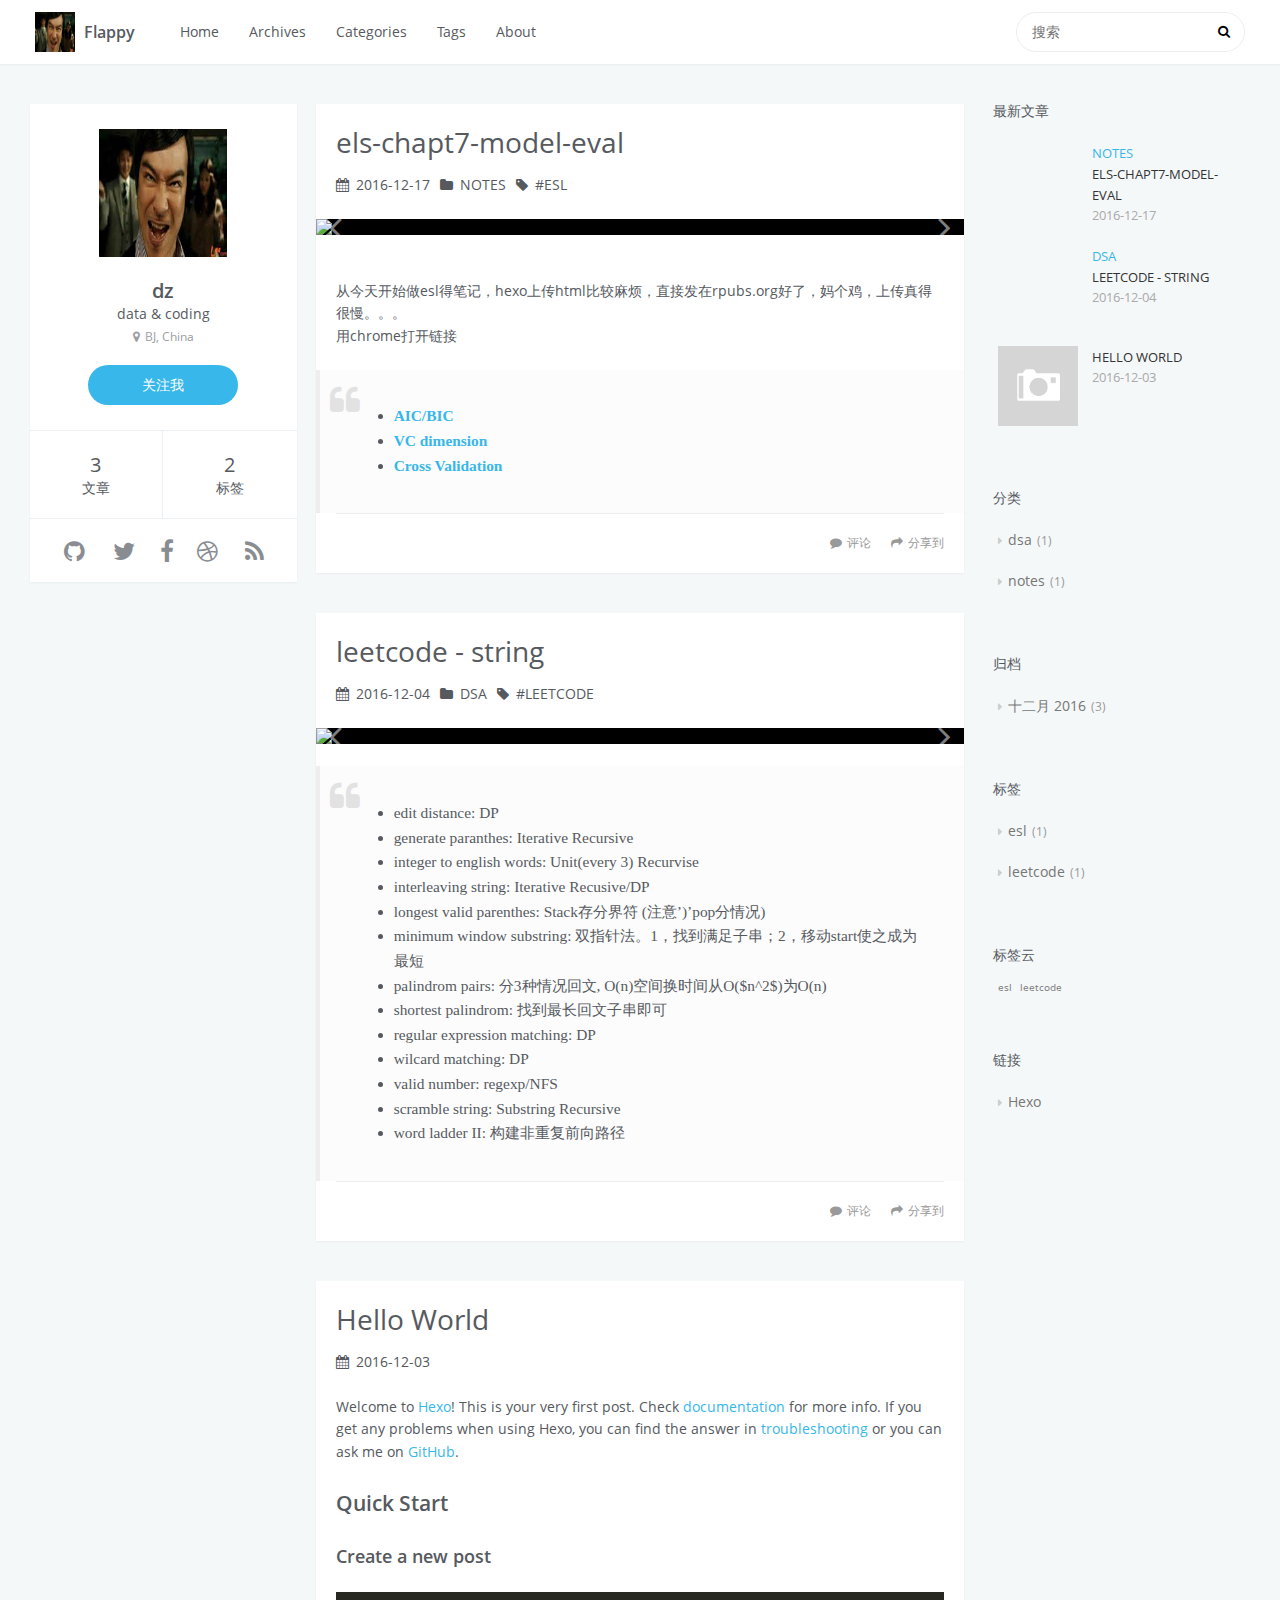
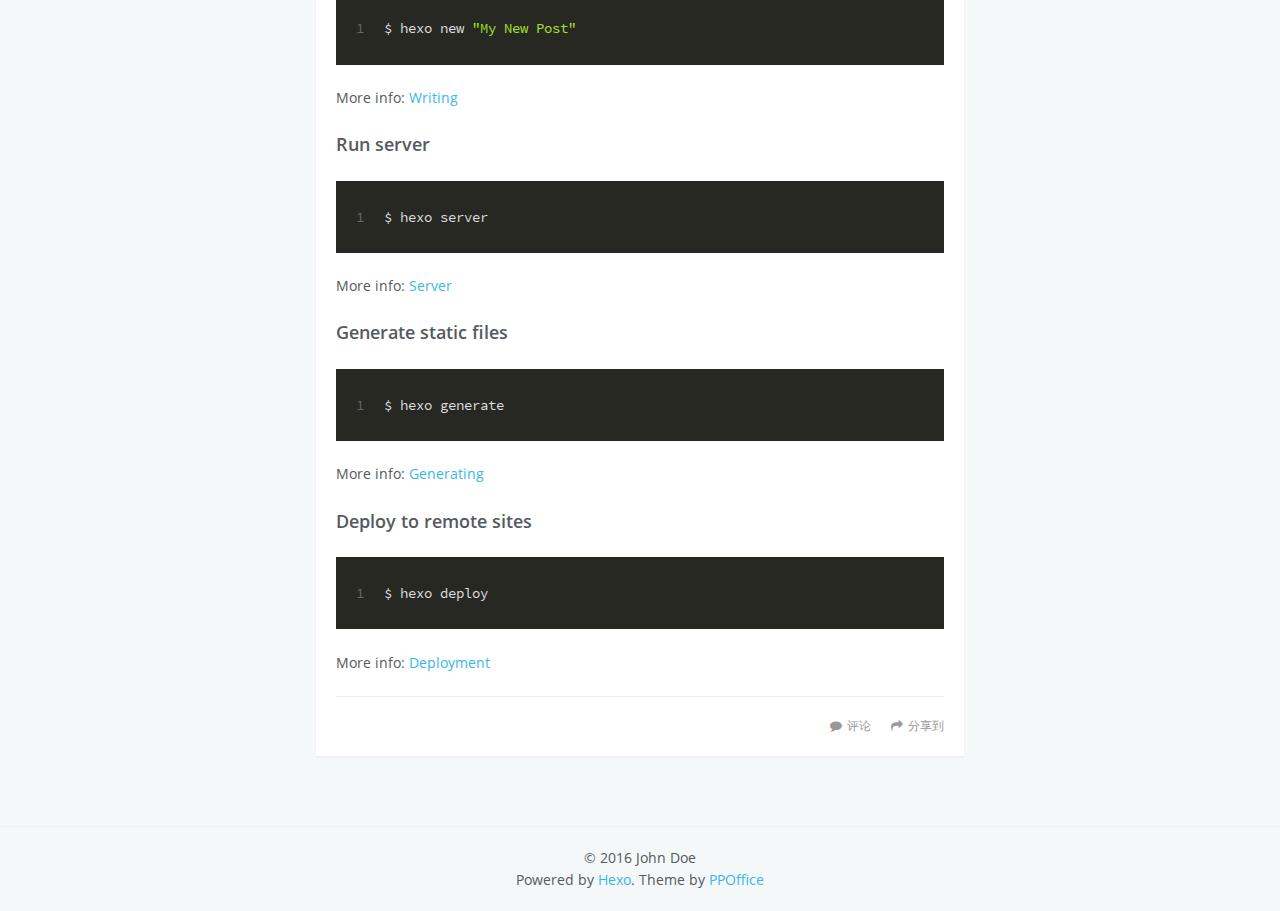
==== commit 8066a0ee: "Site updated: 2016-12-25 23:21:25" ====
--- a/index.html
+++ b/index.html
@@ -248,8 +248,8 @@
         
 <div class="article-gallery">
     
-    <a class="gallery-item" href="https://www.hdwallpapers.net/previews/frank-underwood-house-of-cards-659.jpg" rel="gallery_ciwsfskhy000014cnjumf905i">
-        <img src="https://www.hdwallpapers.net/previews/frank-underwood-house-of-cards-659.jpg" itemprop="image" />
+    <a class="gallery-item" href="https://www.hdwallpapers.net/previews/christmas-is-coming-961.jpg" rel="gallery_cix4syg7n00003ccn5whinmhb">
+        <img src="https://www.hdwallpapers.net/previews/christmas-is-coming-961.jpg" itemprop="image" />
     </a>
     
 </div>
@@ -257,10 +257,12 @@
         <div class="article-entry" itemprop="articleBody">
         
             
-            <p>从今天开始做esl得笔记，hexo上传html比较麻烦，直接发在rpubs.org好了，妈个鸡，上传真得很慢。。。</p>
+            <p>从今天开始做esl得笔记，hexo上传html比较麻烦，直接发在rpubs.org好了，妈个鸡，上传真得很慢。。。<br>用chrome打开链接</p>
 <blockquote>
 <ul>
 <li><a href="http://www.rpubs.com/flappy/235876" target="_blank" rel="external"><strong>AIC/BIC</strong></a></li>
+<li><a href="http://www.rpubs.com/flappy/237508" target="_blank" rel="external"><strong>VC dimension</strong></a></li>
+<li><a href="http://www.rpubs.com/flappy/237505" target="_blank" rel="external"><strong>Cross Validation</strong></a></li>
 </ul>
 </blockquote>
 
@@ -273,7 +275,7 @@
 
 </div>
 
-    <a data-url="http://yoursite.com/2016/12/17/els-chapt7-model-eval/" data-id="ciwsfskhy000014cnjumf905i" class="article-share-link"><i class="fa fa-share"></i>分享到</a>
+    <a data-url="http://yoursite.com/2016/12/17/els-chapt7-model-eval/" data-id="cix4syg7n00003ccn5whinmhb" class="article-share-link"><i class="fa fa-share"></i>分享到</a>
 <script>
     (function ($) {
         // Prevent duplicate binding
@@ -393,7 +395,7 @@
         
 <div class="article-gallery">
     
-    <a class="gallery-item" href="https://www.hdwallpapers.net/previews/frank-underwood-house-of-cards-659.jpg" rel="gallery_ciwsfski7000414cn337nzyrq">
+    <a class="gallery-item" href="https://www.hdwallpapers.net/previews/frank-underwood-house-of-cards-659.jpg" rel="gallery_cix4syg8e00043ccnf6bnj50r">
         <img src="https://www.hdwallpapers.net/previews/frank-underwood-house-of-cards-659.jpg" itemprop="image" />
     </a>
     
@@ -429,7 +431,7 @@
 
 </div>
 
-    <a data-url="http://yoursite.com/2016/12/04/leetcode-string/" data-id="ciwsfski7000414cn337nzyrq" class="article-share-link"><i class="fa fa-share"></i>分享到</a>
+    <a data-url="http://yoursite.com/2016/12/04/leetcode-string/" data-id="cix4syg8e00043ccnf6bnj50r" class="article-share-link"><i class="fa fa-share"></i>分享到</a>
 <script>
     (function ($) {
         // Prevent duplicate binding
@@ -559,7 +561,7 @@
 
 </div>
 
-    <a data-url="http://yoursite.com/2016/12/03/hello-world/" data-id="ciwsfski2000114cnh7fquca1" class="article-share-link"><i class="fa fa-share"></i>分享到</a>
+    <a data-url="http://yoursite.com/2016/12/03/hello-world/" data-id="cix4syg8600013ccnhnstetov" class="article-share-link"><i class="fa fa-share"></i>分享到</a>
 <script>
     (function ($) {
         // Prevent duplicate binding
@@ -652,7 +654,7 @@
                             <a href="/2016/12/17/els-chapt7-model-eval/" class="thumbnail">
     
     
-        <span style="background-image:url(https://www.hdwallpapers.net/previews/frank-underwood-house-of-cards-659.jpg)" alt="els-chapt7-model-eval" class="thumbnail-image"></span>
+        <span style="background-image:url(https://www.hdwallpapers.net/previews/christmas-is-coming-961.jpg)" alt="els-chapt7-model-eval" class="thumbnail-image"></span>
     
 </a>
 
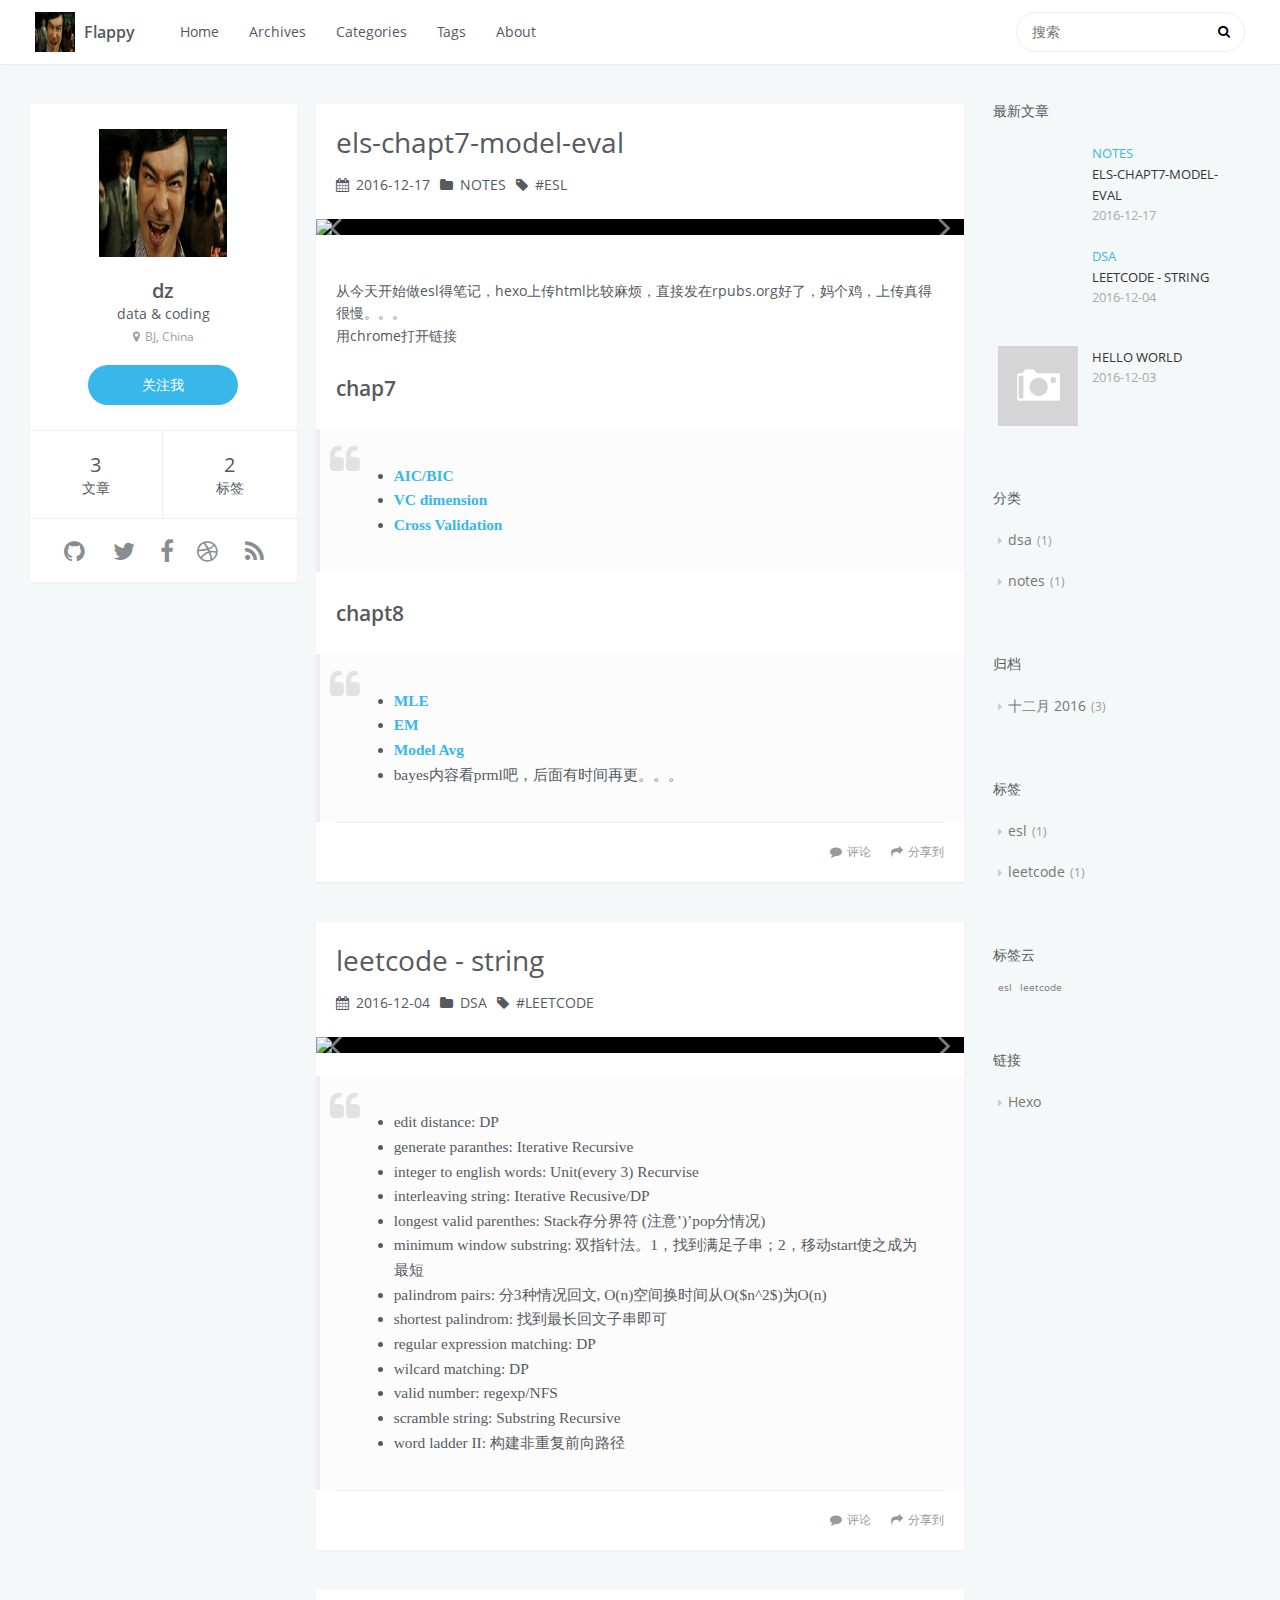
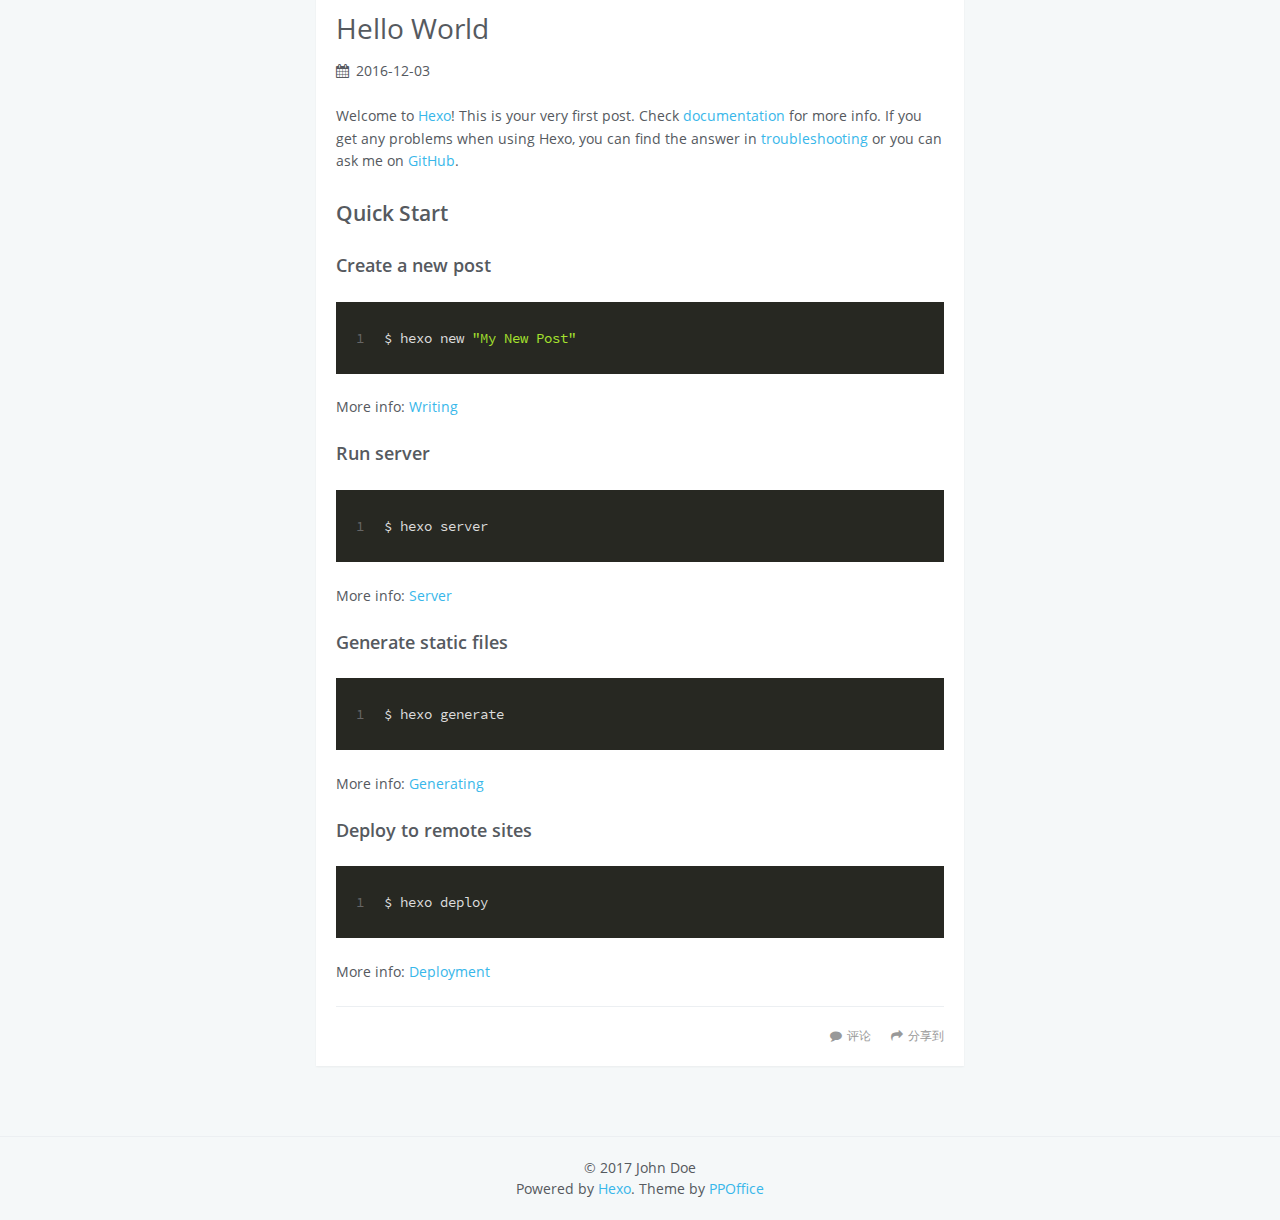
==== commit ad813dca: "Site updated: 2017-01-16 08:39:28" ====
--- a/index.html
+++ b/index.html
@@ -248,7 +248,7 @@
         
 <div class="article-gallery">
     
-    <a class="gallery-item" href="https://www.hdwallpapers.net/previews/christmas-is-coming-961.jpg" rel="gallery_cix4syg7n00003ccn5whinmhb">
+    <a class="gallery-item" href="https://www.hdwallpapers.net/previews/christmas-is-coming-961.jpg" rel="gallery_cixzd4z7t00002scn131f0evt">
         <img src="https://www.hdwallpapers.net/previews/christmas-is-coming-961.jpg" itemprop="image" />
     </a>
     
@@ -258,13 +258,21 @@
         
             
             <p>从今天开始做esl得笔记，hexo上传html比较麻烦，直接发在rpubs.org好了，妈个鸡，上传真得很慢。。。<br>用chrome打开链接</p>
-<blockquote>
+<h2 id="chap7"><a href="#chap7" class="headerlink" title="chap7"></a>chap7</h2><blockquote>
 <ul>
 <li><a href="http://www.rpubs.com/flappy/235876" target="_blank" rel="external"><strong>AIC/BIC</strong></a></li>
 <li><a href="http://www.rpubs.com/flappy/237508" target="_blank" rel="external"><strong>VC dimension</strong></a></li>
 <li><a href="http://www.rpubs.com/flappy/237505" target="_blank" rel="external"><strong>Cross Validation</strong></a></li>
 </ul>
 </blockquote>
+<h2 id="chapt8"><a href="#chapt8" class="headerlink" title="chapt8"></a>chapt8</h2><blockquote>
+<ul>
+<li><a href="http://www.rpubs.com/flappy/24021" target="_blank" rel="external"><strong>MLE</strong></a></li>
+<li><a href="http://www.rpubs.com/flappy/242020" target="_blank" rel="external"><strong>EM</strong></a></li>
+<li><a href="http://www.rpubs.com/flappy/242019" target="_blank" rel="external"><strong>Model Avg</strong></a></li>
+<li>bayes内容看prml吧，后面有时间再更。。。</li>
+</ul>
+</blockquote>
 
         
         </div>
@@ -275,7 +283,7 @@
 
 </div>
 
-    <a data-url="http://yoursite.com/2016/12/17/els-chapt7-model-eval/" data-id="cix4syg7n00003ccn5whinmhb" class="article-share-link"><i class="fa fa-share"></i>分享到</a>
+    <a data-url="http://yoursite.com/2016/12/17/els-chapt7-model-eval/" data-id="cixzd4z7t00002scn131f0evt" class="article-share-link"><i class="fa fa-share"></i>分享到</a>
 <script>
     (function ($) {
         // Prevent duplicate binding
@@ -395,7 +403,7 @@
         
 <div class="article-gallery">
     
-    <a class="gallery-item" href="https://www.hdwallpapers.net/previews/frank-underwood-house-of-cards-659.jpg" rel="gallery_cix4syg8e00043ccnf6bnj50r">
+    <a class="gallery-item" href="https://www.hdwallpapers.net/previews/frank-underwood-house-of-cards-659.jpg" rel="gallery_cixzd4z8600012scnjpc0rn0b">
         <img src="https://www.hdwallpapers.net/previews/frank-underwood-house-of-cards-659.jpg" itemprop="image" />
     </a>
     
@@ -431,7 +439,7 @@
 
 </div>
 
-    <a data-url="http://yoursite.com/2016/12/04/leetcode-string/" data-id="cix4syg8e00043ccnf6bnj50r" class="article-share-link"><i class="fa fa-share"></i>分享到</a>
+    <a data-url="http://yoursite.com/2016/12/04/leetcode-string/" data-id="cixzd4z8600012scnjpc0rn0b" class="article-share-link"><i class="fa fa-share"></i>分享到</a>
 <script>
     (function ($) {
         // Prevent duplicate binding
@@ -561,7 +569,7 @@
 
 </div>
 
-    <a data-url="http://yoursite.com/2016/12/03/hello-world/" data-id="cix4syg8600013ccnhnstetov" class="article-share-link"><i class="fa fa-share"></i>分享到</a>
+    <a data-url="http://yoursite.com/2016/12/03/hello-world/" data-id="cixzd4z8b00042scnwg02bm8t" class="article-share-link"><i class="fa fa-share"></i>分享到</a>
 <script>
     (function ($) {
         // Prevent duplicate binding
@@ -769,7 +777,7 @@
         <footer id="footer">
     <div class="outer">
         <div id="footer-info" class="inner">
-            &copy; 2016 John Doe<br>
+            &copy; 2017 John Doe<br>
             Powered by <a href="http://hexo.io/" target="_blank">Hexo</a>. Theme by <a href="http://github.com/ppoffice">PPOffice</a>
         </div>
     </div>
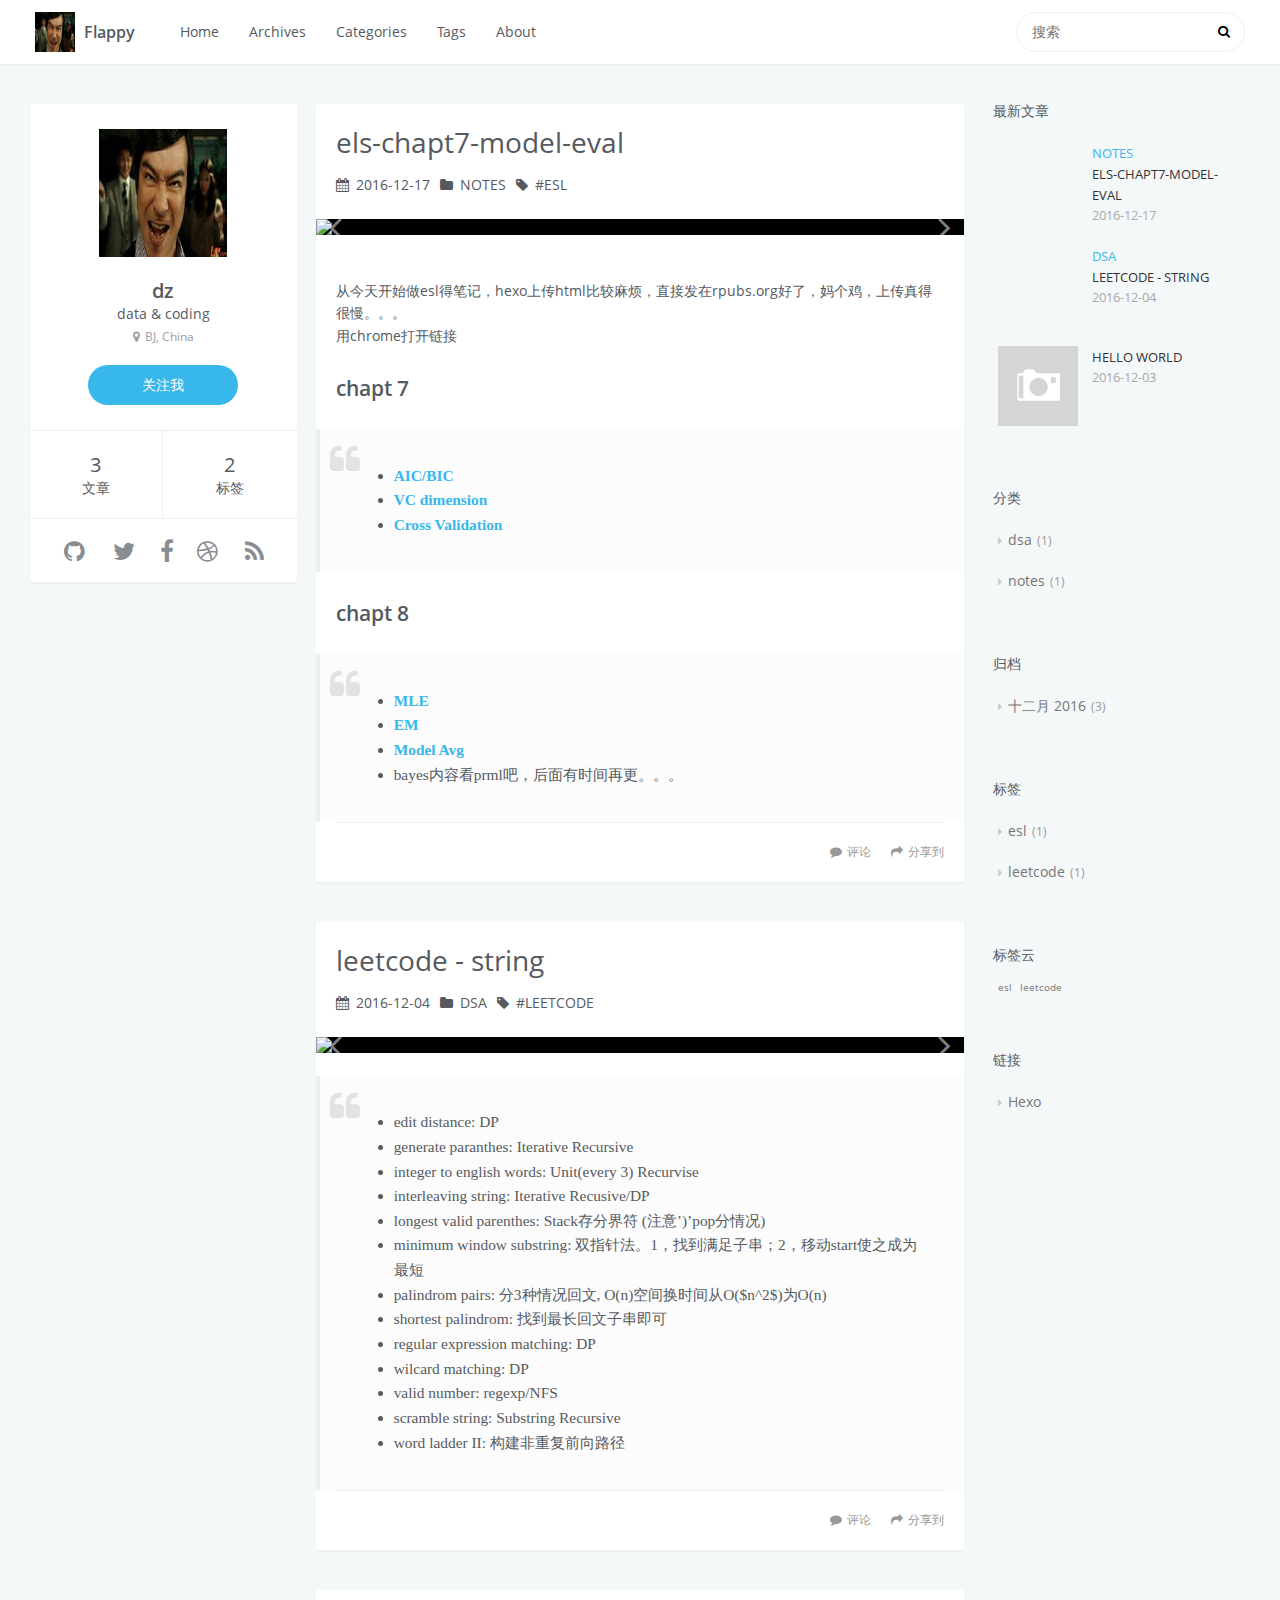
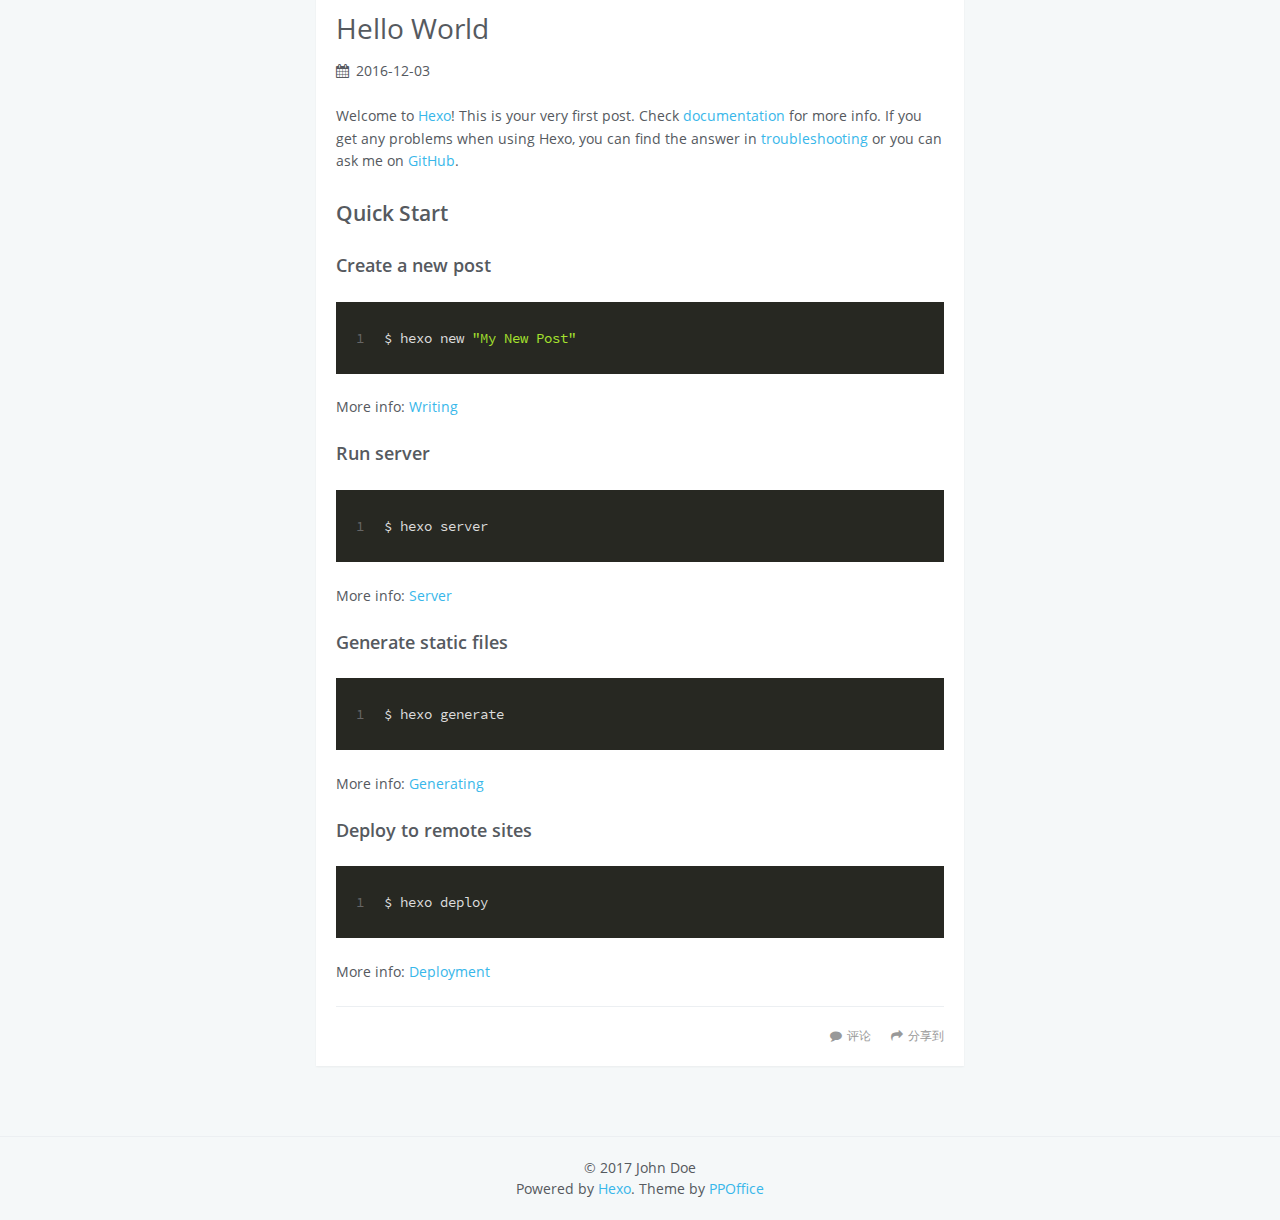
==== commit 62a1acae: "Site updated: 2017-01-16 08:42:13" ====
--- a/index.html
+++ b/index.html
@@ -248,7 +248,7 @@
         
 <div class="article-gallery">
     
-    <a class="gallery-item" href="https://www.hdwallpapers.net/previews/christmas-is-coming-961.jpg" rel="gallery_cixzd4z7t00002scn131f0evt">
+    <a class="gallery-item" href="https://www.hdwallpapers.net/previews/christmas-is-coming-961.jpg" rel="gallery_cixzd8k4c0000k8cnriqtofxq">
         <img src="https://www.hdwallpapers.net/previews/christmas-is-coming-961.jpg" itemprop="image" />
     </a>
     
@@ -258,14 +258,14 @@
         
             
             <p>从今天开始做esl得笔记，hexo上传html比较麻烦，直接发在rpubs.org好了，妈个鸡，上传真得很慢。。。<br>用chrome打开链接</p>
-<h2 id="chap7"><a href="#chap7" class="headerlink" title="chap7"></a>chap7</h2><blockquote>
+<h2 id="chapt-7"><a href="#chapt-7" class="headerlink" title="chapt 7"></a>chapt 7</h2><blockquote>
 <ul>
 <li><a href="http://www.rpubs.com/flappy/235876" target="_blank" rel="external"><strong>AIC/BIC</strong></a></li>
 <li><a href="http://www.rpubs.com/flappy/237508" target="_blank" rel="external"><strong>VC dimension</strong></a></li>
 <li><a href="http://www.rpubs.com/flappy/237505" target="_blank" rel="external"><strong>Cross Validation</strong></a></li>
 </ul>
 </blockquote>
-<h2 id="chapt8"><a href="#chapt8" class="headerlink" title="chapt8"></a>chapt8</h2><blockquote>
+<h2 id="chapt-8"><a href="#chapt-8" class="headerlink" title="chapt 8"></a>chapt 8</h2><blockquote>
 <ul>
 <li><a href="http://www.rpubs.com/flappy/24021" target="_blank" rel="external"><strong>MLE</strong></a></li>
 <li><a href="http://www.rpubs.com/flappy/242020" target="_blank" rel="external"><strong>EM</strong></a></li>
@@ -283,7 +283,7 @@
 
 </div>
 
-    <a data-url="http://yoursite.com/2016/12/17/els-chapt7-model-eval/" data-id="cixzd4z7t00002scn131f0evt" class="article-share-link"><i class="fa fa-share"></i>分享到</a>
+    <a data-url="http://yoursite.com/2016/12/17/els-chapt7-model-eval/" data-id="cixzd8k4c0000k8cnriqtofxq" class="article-share-link"><i class="fa fa-share"></i>分享到</a>
 <script>
     (function ($) {
         // Prevent duplicate binding
@@ -403,7 +403,7 @@
         
 <div class="article-gallery">
     
-    <a class="gallery-item" href="https://www.hdwallpapers.net/previews/frank-underwood-house-of-cards-659.jpg" rel="gallery_cixzd4z8600012scnjpc0rn0b">
+    <a class="gallery-item" href="https://www.hdwallpapers.net/previews/frank-underwood-house-of-cards-659.jpg" rel="gallery_cixzd8k4h0001k8cnz7frj66p">
         <img src="https://www.hdwallpapers.net/previews/frank-underwood-house-of-cards-659.jpg" itemprop="image" />
     </a>
     
@@ -439,7 +439,7 @@
 
 </div>
 
-    <a data-url="http://yoursite.com/2016/12/04/leetcode-string/" data-id="cixzd4z8600012scnjpc0rn0b" class="article-share-link"><i class="fa fa-share"></i>分享到</a>
+    <a data-url="http://yoursite.com/2016/12/04/leetcode-string/" data-id="cixzd8k4h0001k8cnz7frj66p" class="article-share-link"><i class="fa fa-share"></i>分享到</a>
 <script>
     (function ($) {
         // Prevent duplicate binding
@@ -569,7 +569,7 @@
 
 </div>
 
-    <a data-url="http://yoursite.com/2016/12/03/hello-world/" data-id="cixzd4z8b00042scnwg02bm8t" class="article-share-link"><i class="fa fa-share"></i>分享到</a>
+    <a data-url="http://yoursite.com/2016/12/03/hello-world/" data-id="cixzd8k4m0004k8cn2x6deh85" class="article-share-link"><i class="fa fa-share"></i>分享到</a>
 <script>
     (function ($) {
         // Prevent duplicate binding
